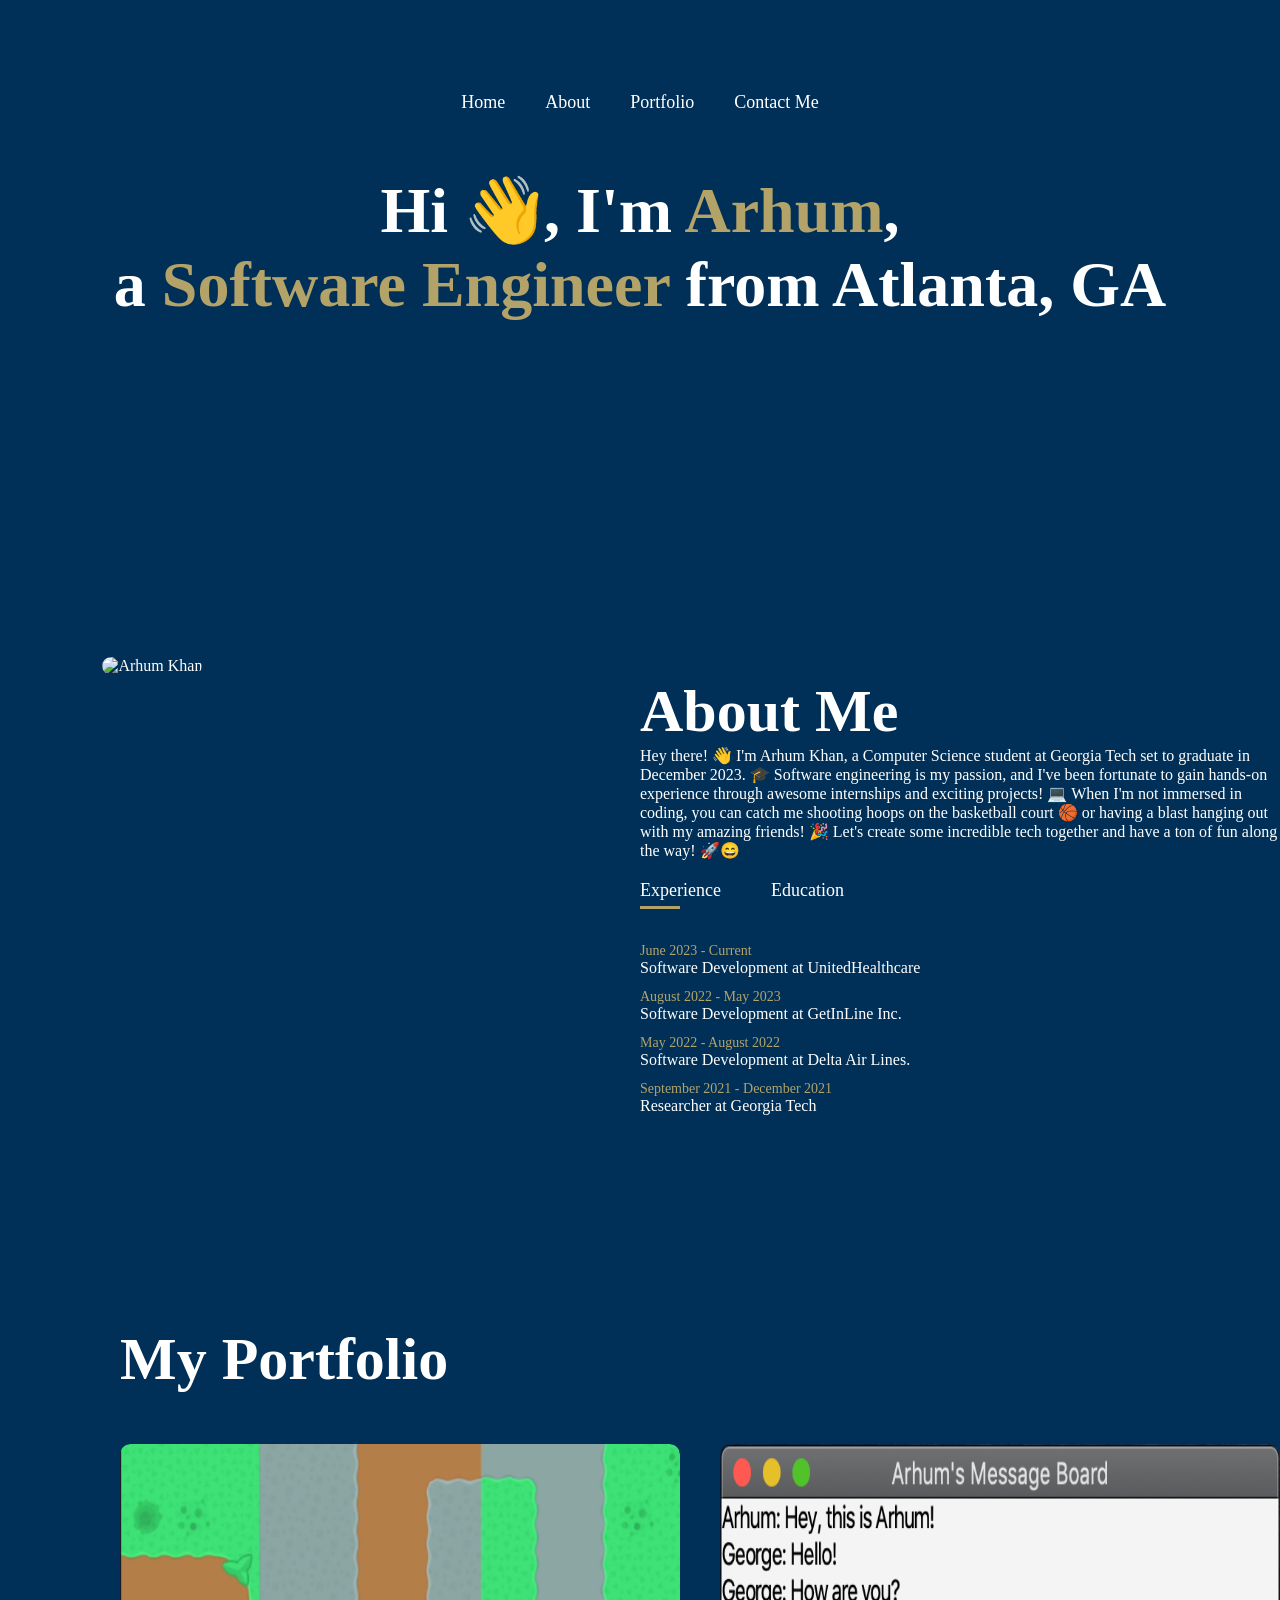
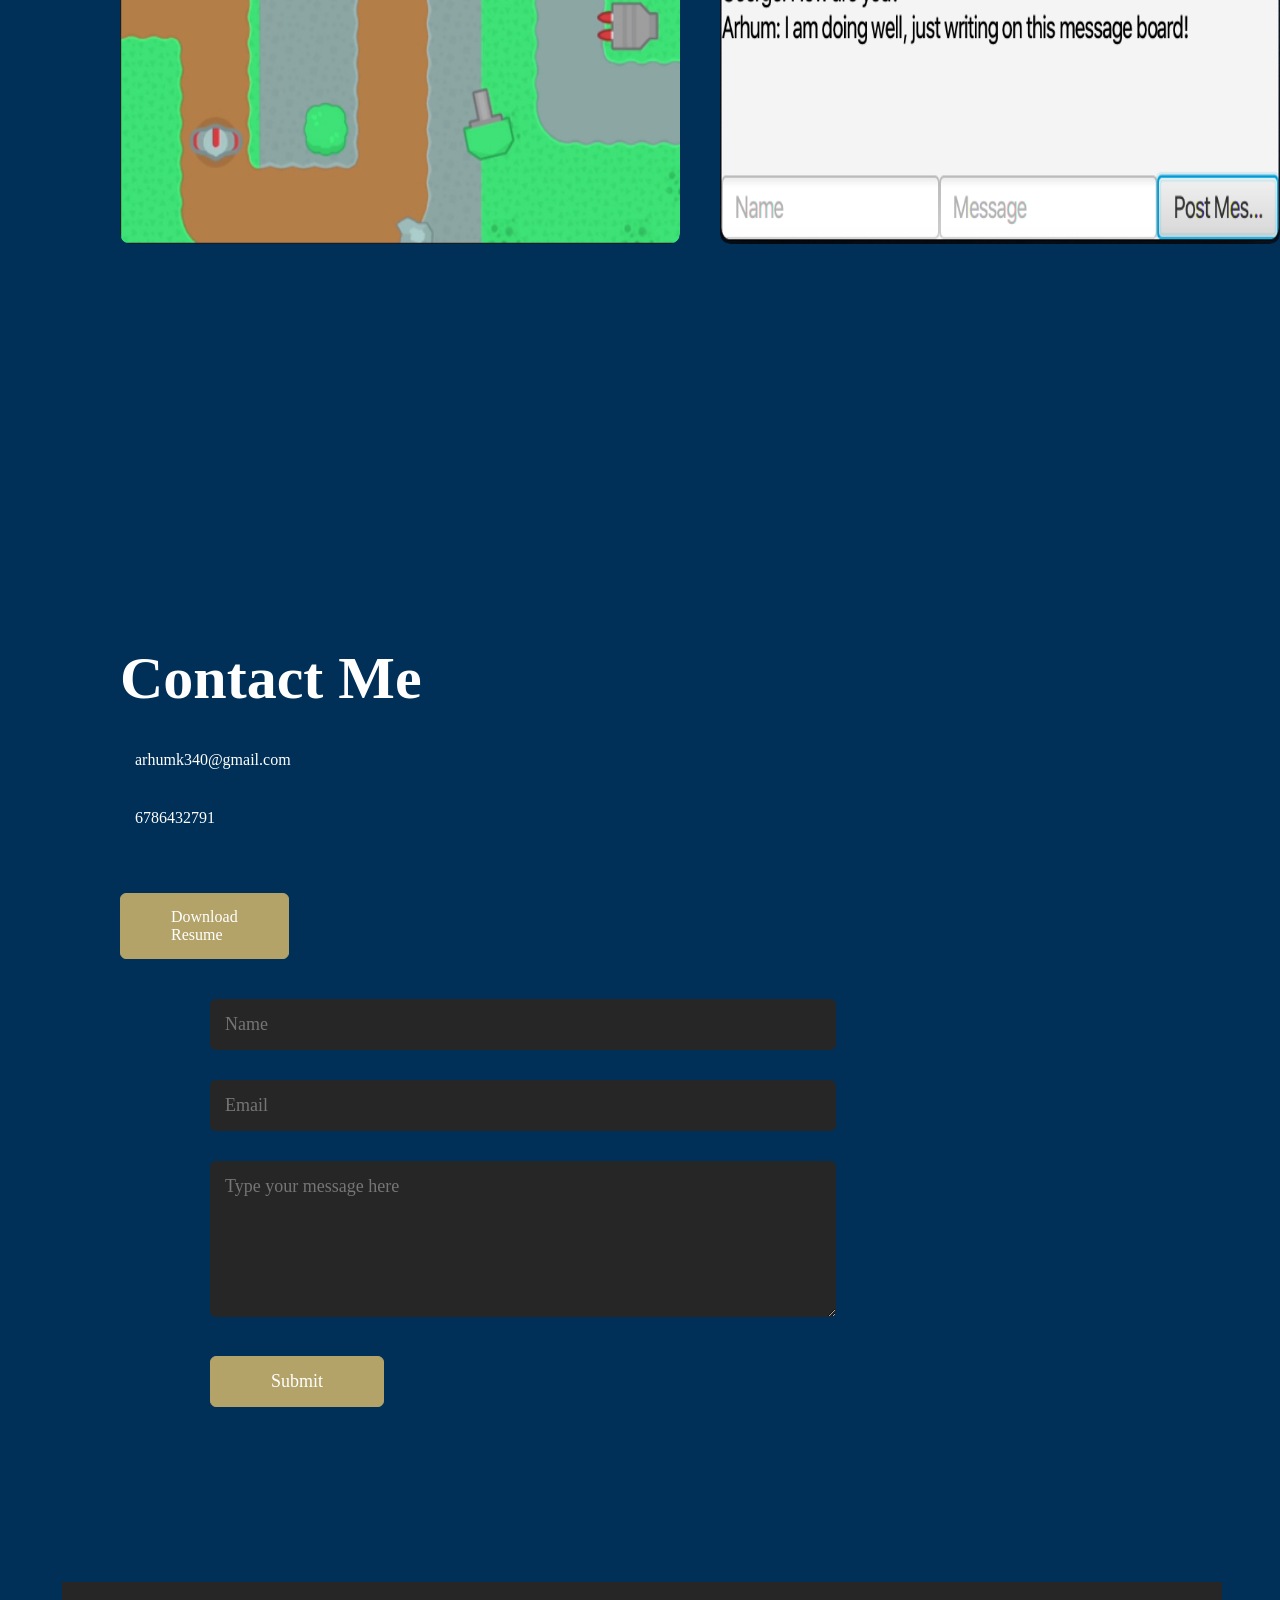
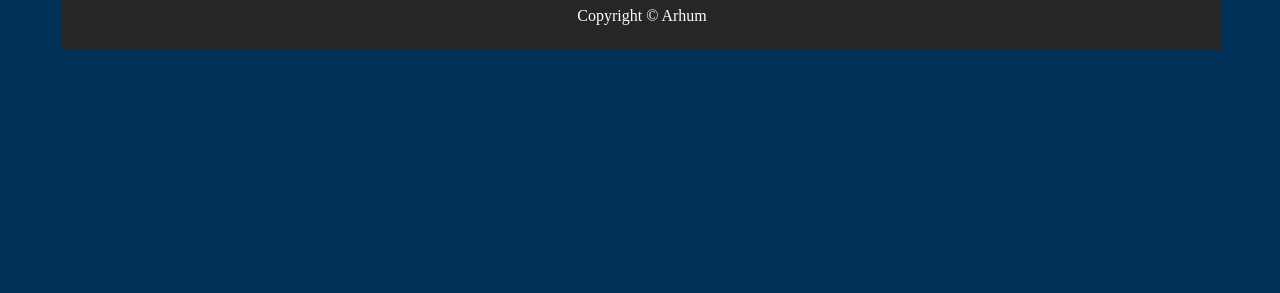
==== index.html @ 1b3f5440 "Add files via upload" ====
<!DOCTYPE html>
<html lang="en">

<head>
    <meta charset="UTF-8">
    <meta http-equiv="X-UA-Compatible" content="IE=edge">
    <meta name="viewport" content="width=device-width, initial-scale=1">
    <title>Arhum's Portfolio</title>
    <link rel="stylesheet" href="style.css">
    <script src="https://kit.fontawesome.com/9dec2d8d31.js" crossorigin="anonymous"></script>
</head>

<body>
    <div id="header">
        <nav>
            <ul>
                <li><a href="#header">Home</a></li>
                <li><a href="#about">About</a></li>
                <li><a href="#portfolio">Portfolio</a></li>
                <li><a href="#contact">Contact Me</a></li>
            </ul>
        </nav>
        <div class="container">
            <div class="header-text">
                <h1>Hi <span class="wave">👋</span>,
                    I'm <span>Arhum</span>, <br>a <span>Software Engineer</span> from Atlanta, GA</h1>
            </div>
        </div>
    </div>

    <div id="about">
        <div class="container">
            <div class="row">
                <div class="about-col-1">
                    <img src="images/LinkedIn pfp copy.png" alt="Arhum Khan">
                </div>
                <div class="about-col-2">
                    <h1 class="subtitle">About Me</h1>
                    <p class="mydesc">Hey there! 👋 I'm Arhum Khan, a Computer Science student at Georgia Tech set to graduate in December 2023. 🎓 Software engineering is my passion, and I've been fortunate to gain hands-on experience through awesome internships and exciting projects! 💻 When I'm not immersed in coding, you can catch me shooting hoops on the basketball court 🏀 or having a blast hanging out with my amazing friends! 🎉 Let's create some incredible tech together and have a ton of fun along the way! 🚀😄</p>
                    <div class="tab-titles">
                        <p class="tab-links active-link" onclick="opentab('experience')">Experience</p>
                        <p class="tab-links" onclick="opentab('education')">Education </p>
                    </div>
                   
                    <div class="tab-contents active-tab" id="experience">
                        <ul>
                            <li><span>June 2023 - Current</span><br>Software Development at UnitedHealthcare</li>
                            <li><span>August 2022 - May 2023</span><br>Software Development at GetInLine Inc.</li>
                            <li><span>May 2022 - August 2022</span><br>Software Development at Delta Air Lines.</li>
                            <li><span>September 2021 - December 2021</span><br>Researcher at Georgia Tech</li>
                        </ul>
                    </div>
                    <div class="tab-contents" id="education">
                        <ul>
                            <li><span>December 2023</span><br>BS in Computer Science from Georgia Tech</li>
                            <li><span>GPA</span><br>3.8</li>

                            <li><span>Concentration</span><br>Intelligence and Human Computer Interaction</li>
                            

                            

                        </ul>
                    </div>
                </div>
            </div>
        </div>
    </div>

    <div id="portfolio">
        <div class="container">
            <h1 class="subtitle">My Portfolio</h1>
            <div class="work-list">
                <div class="work">
                    <img src="images/tower-defense.png" alt="Tower Defense Game">
                    <div class="layer">
                        <h3>Tower Defense Game</h3>
                        <p>Tower Defense game made in Flutter</p>
                        <a href="#"><i class="fas fa-link"></i></a>
                    </div>
                </div>
                <div class="work">
                    <img src="images/messageboard.png" alt="Message Board">
                    <div class="layer">
                        <h3>Message Board</h3>
                        <p>Interactive message board created in Java</p>
                        <a href="#"><i class="fas fa-link"></i></a>
                    </div>
                </div>
                
            </div>
        
        </div>
    </div>
    <div id="contact">
        <div class="container">
            <div class="row">
                <div class="contact-left">
                    <h1 class="subtitle">Contact Me</h1>
                    <p><i class="fa-solid fa-envelope" style="color: #B3A369;"></i>arhumk340@gmail.com</p>
                    <p><i class="fa-solid fa-phone" style="color:#B3A369 ;"></i>6786432791</p>
                    <div class="social-icons">
                        <a href="https://www.linkedin.com/in/arhumk/"><i class="fa-brands fa-linkedin"></i></a>
                        <a href="mailto:arhumk340@gmail.com"><i class="fa-solid fa-envelope"></i></a>
                    </div>
                    <a href="images/Arhums_Resume P copy.pdf" download class="btn btn2">Download Resume</a>
                </div>
                <div class="contact-right">
                    <form>
                        <input type="text" name="" placeholder="Name" required>
                        <input type="email" name="email" placeholder="Email" required>
                        <textarea name="Message" rows="6" placeholder="Type your message here"></textarea>
                        <button type="submit" class="btn btn2">Submit</button>
                    </form>
                </div>
            </div>
        </div>
        <div class="copyright">
            <p>Copyright &copy; Arhum</p>
        </div>
    </div>
    
    

    <script>
        var tablinks = document.getElementsByClassName("tab-links");
        var tabcontents = document.getElementsByClassName("tab-contents");

        function opentab(tabname) {
            for (tablink of tablinks) {
                tablink.classList.remove("active-link");
            }
            for (tabcontent of tabcontents) {
                tabcontent.classList.remove("active-tab");
            }
            event.currentTarget.classList.add("active-link");
            document.getElementById(tabname).classList.add("active-tab");
        }
    </script>
</body>

</html>
---- style.css ----
* {
    margin: 0;
    padding: 0;
    font-family: 'Poppins', 'sans-serif';
    box-sizing: border-box;
}
html{
    scroll-behavior: smooth;
}

body {
    background: #003057;
    color: #fff;
    margin-top: -19%;
    overflow-x: hidden;

}

#header {
    width: 100%;
    height: 100vh;
    display: flex;
    flex-direction: column;
    justify-content: center;
    align-items: center;
    padding: 20% 0;
}

nav {
    display: flex;
    align-items: center;
    margin-bottom: 40px; /* Increase this value to add more margin */
}

nav ul {
    list-style: none;
    display: flex;
}

nav ul li {
    margin: 0 20px;
}

nav ul li a {
    color: white;
    text-decoration: none;
    font-size: 18px;
    position: relative;
}

nav ul li a::after {
    content: '';
    width: 0;
    height: 3px;
    background: #B3A369;
    position: absolute;
    left: 0;
    bottom: -6px;
    transition: 0.5s;
}

nav ul li a:hover::after {
    width: 100%;
}

.header-text {
    margin-top: 20px;
    font-size: 30px;
    text-align: center;
}

.header-text h1 {
    font-size: 5vw; /* Use viewport units for scalable font size */
    margin-top: 20px;
    text-align: center;
}

.header-text h1 span {
    color: #B3A369;
}

#about .row {
    display: flex;
    justify-content: space-between;
    flex-wrap: wrap;
}

.about-col-1 {
    flex-basis: 35%;
    margin-left: 8vw; /* Use viewport units for margin */

}

.about-col-1 img {
    width: 100%;
    border-radius: 15px;
}

.about-col-2 {
    flex-basis: 50%;
    margin-top: 20px; /* Add margin between the text and the image */
}
.subtitle{
    font-size: 60px;
    font-weight: 600;
    color: #fff;
}
.mydesc {
    font-family: 'Poppins', 'sans-serif';
}
.tab-titles{
    display: flex;
    margin: 20px 0 40px;
}
.tab-links {
    margin-right: 50px;
    font-size: 18px;
    font-weight: 500;
    cursor: pointer;
    position: relative;
}
.tab-links::after{
    content: '';
    width: 0;
    height: 3px;
    background-color: #B3A369;
    position: absolute;
    left: 0;
    bottom: -8px;
    transition: 0.5s;
}
.tab-links.active-link::after{
    width: 50%;
}
.tab-contents ul li {
    list-style: none;
    margin: 10px 0;
}
.tab-contents ul li span {
    color: #B3A369;
    font-size: 14px;
}
.tab-contents {
    display: none;
}
.tab-contents.active-tab{
    display: block;
}
#portfolio{
    padding: 200px 0;
    margin-left: 120px;
}
.work-list {
    display: grid;
    grid-template-columns: repeat(auto-fit, minmax(250px, 1fr));
    grid-gap: 40px;
    margin-top: 50px;
}

.work {
    border-radius: 10px;
    position: relative;
    overflow: hidden;
}

.work img {
    width: 100%;
    height: 400px; /* Adjust this value to control the height of the images */
    border-radius: 10px;
    display: block;
    transition: transform 0.5s;
}

.layer {
    width: 100%;
    height: 0;
    background: linear-gradient(rgba(0, 0, 0, 0.6), #B3A369);
    border-radius: 10px;
    position: absolute;
    left: 0;
    bottom: 0;
    overflow: hidden;
    display: flex;
    align-items: center;
    justify-content: center;
    flex-direction: column;
    padding: 0 40px;
    text-align: center;
    font-size: 17px;
    transition: height 0.5s;
}

.layer h3 {
    font-size: xx-large;
    font-weight: 500;
    margin-bottom: 20px;
}

.layer a {
    margin-top: 20px;
    color: #B3A369;
    text-decoration: none;
    font-size: 18px;
    line-height: 60px;
    background-color: #fff;
    width: 60px;
    height: 60px;
    border-radius: 50%;
    text-align: center;
}

.work:hover img {
    transform: scale(1.1);
}

.work:hover .layer {
    height: 100%;
}
#contact {
    padding: 200px 0;
    margin-left: 120px;
}

.row {
    display: flex;
    flex-wrap: wrap;
}

.contact-left {
    flex-basis: 35%;
    display: flex;
    flex-direction: column;
    align-items: flex-start; /* Align content to the left side */
}

.contact-right {
    flex-basis: 60%;
    display: flex;
    flex-direction: column;
    align-items: flex-start; /* Align content to the left side */
    margin-left: 90px;
}

.contact-left p {
    margin-top: 30px;
}

.contact-left p i {
    color: #B3A369;
    margin-right: 15px;
    font-size: 25px;
}

.social-icons {
    margin-top: 30px;
}

.social-icons a {
    text-decoration: none;
    font-size: 30px;
    margin-right: 15px;
    color: #ababab;
    display: inline-block;
    transition: transform 0.5s;
}

.social-icons a:hover {
    color: #B3A369;
    transform: translateY(-5px);
}

.btn {
    display: block;
    margin: 25px auto; /* Changed the margin value */
    margin-right: 190%;
    margin-top: 4%;
    width: fit-content;
    border: 1px solid #B3A369;
    padding: 14px 50px;
    border-radius: 6px;
    text-decoration: none;
    color: white;
    transition: background 0.5s;
}

.btn:hover {
    background: #B3A369;
}

.btn.btn2 {
    display: inline-block;
    background: #B3A369;
}
.contact-right form{
    width: 100%;
}
form input, form textarea{
    width: 90%;
    border: 0;
    outline: none;
    background: #262626;
    padding: 15px;
    margin: 15px 0;
    color: #fff;
    font-size: 18px;
    border-radius: 6px;
}
form .btn2{
    padding: 14px 60px;
    font-size: 18px;
    margin-top: 20px;
    cursor: pointer;
}
.copyright{
    width: 100%;
    text-align: center;
    padding: 25px 0;
    background: #262626;
    font-weight: 300;
    margin-bottom: -400px;
    margin-top: 150px;
    margin-left: -5%;
}
/* Add a media query for smaller screens */
@media (max-width: 768px) {
    body {
      margin-top: 0; /* Remove the negative margin on smaller screens */
    }
  
    #header {
      height: auto;
      padding: 10% 0;
    }
  
    .header-text h1 {
      font-size: 8vw; /* Adjust the font size for the heading on smaller screens */
    }
  
    .about-col-1,
    .about-col-2 {
      flex-basis: 100%; /* Make the about columns take full width on smaller screens */
      margin-left: 0; /* Remove the left margin on smaller screens */
    }
  
    .work img {
      height: 300px; /* Adjust the height of the portfolio images on smaller screens */
    }
  
    .contact-left,
    .contact-right {
      flex-basis: 100%; /* Make the contact columns take full width on smaller screens */
      margin-left: 0; /* Remove the left margin on smaller screens */
    }
  
    .contact-right {
      margin-left: 0; /* Remove the left margin on smaller screens */
    }
  
    .contact-right form {
      width: 100%;
    }
  
    form input,
    form textarea {
      width: 100%; /* Make the form elements take full width on smaller screens */
    }
  
    .contact-right .btn2 {
      margin-right: 0; /* Remove the right margin on smaller screens */
    }
  
    #portfolio,
    #contact {
      padding: 100px 0; /* Adjust the padding on smaller screens */
      margin-left: 20px; /* Adjust the left margin on smaller screens */
    }
  
    .work-list {
      grid-gap: 20px; /* Adjust the grid gap on smaller screens */
    }
  
    .about-col-2 .tab-titles {
      flex-wrap: wrap; /* Wrap the tab titles on smaller screens */
      margin-bottom: 20px; /* Add margin at the bottom of the tab titles on smaller screens */
    }
  
    .tab-links {
      margin-right: 20px; /* Adjust the right margin of the tab links on smaller screens */
    }
  }
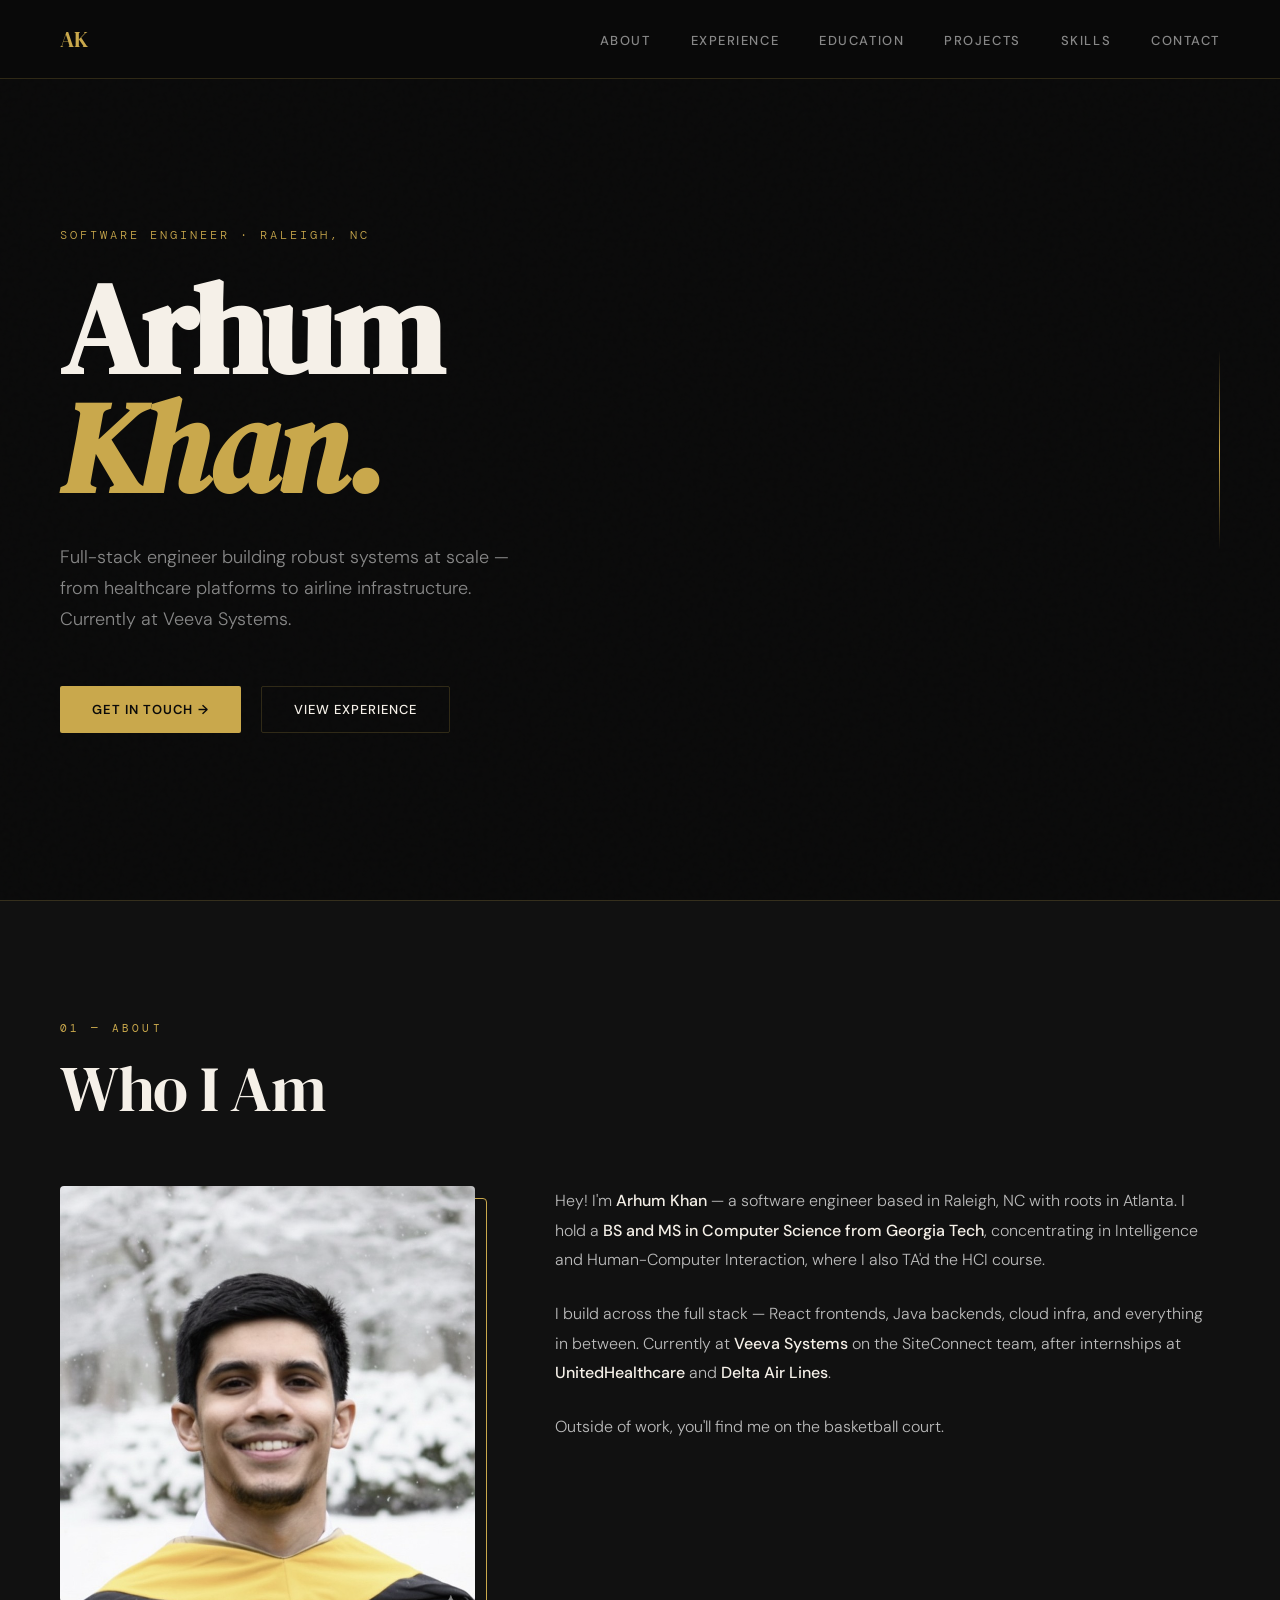
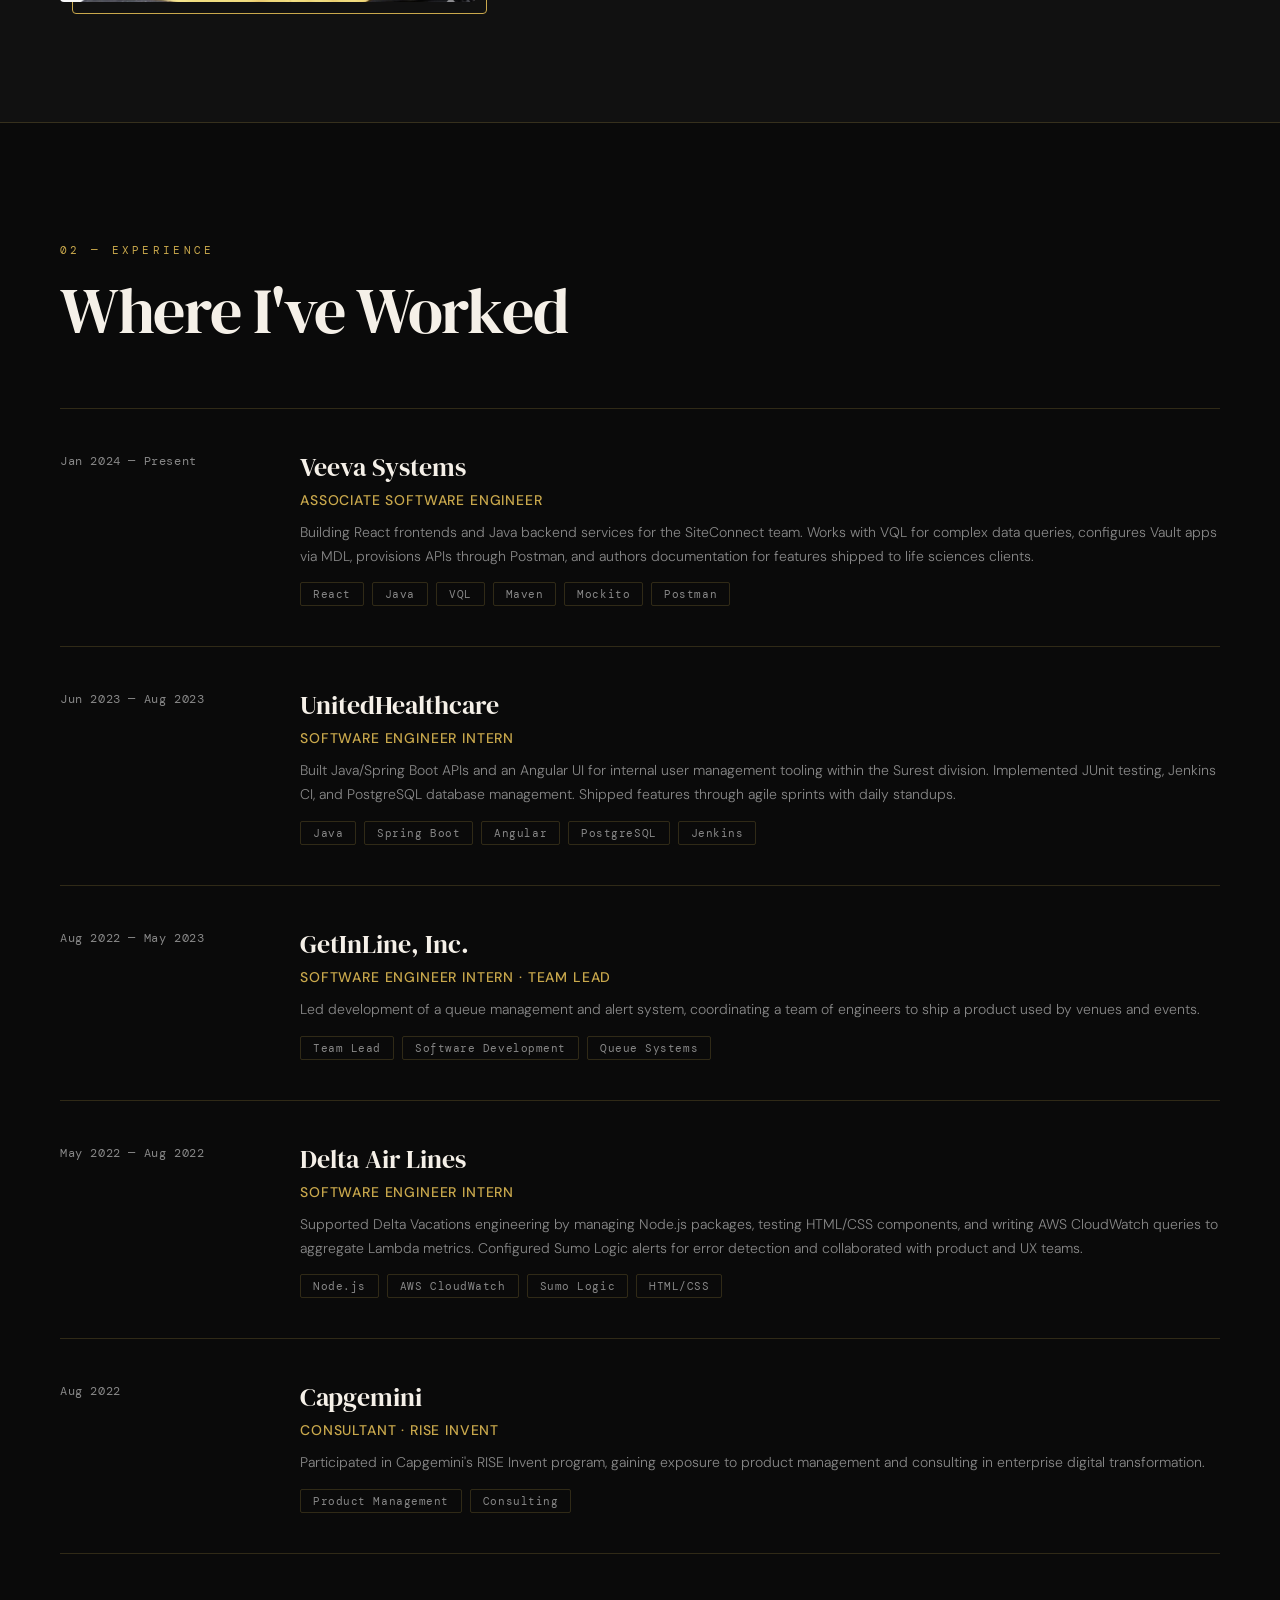
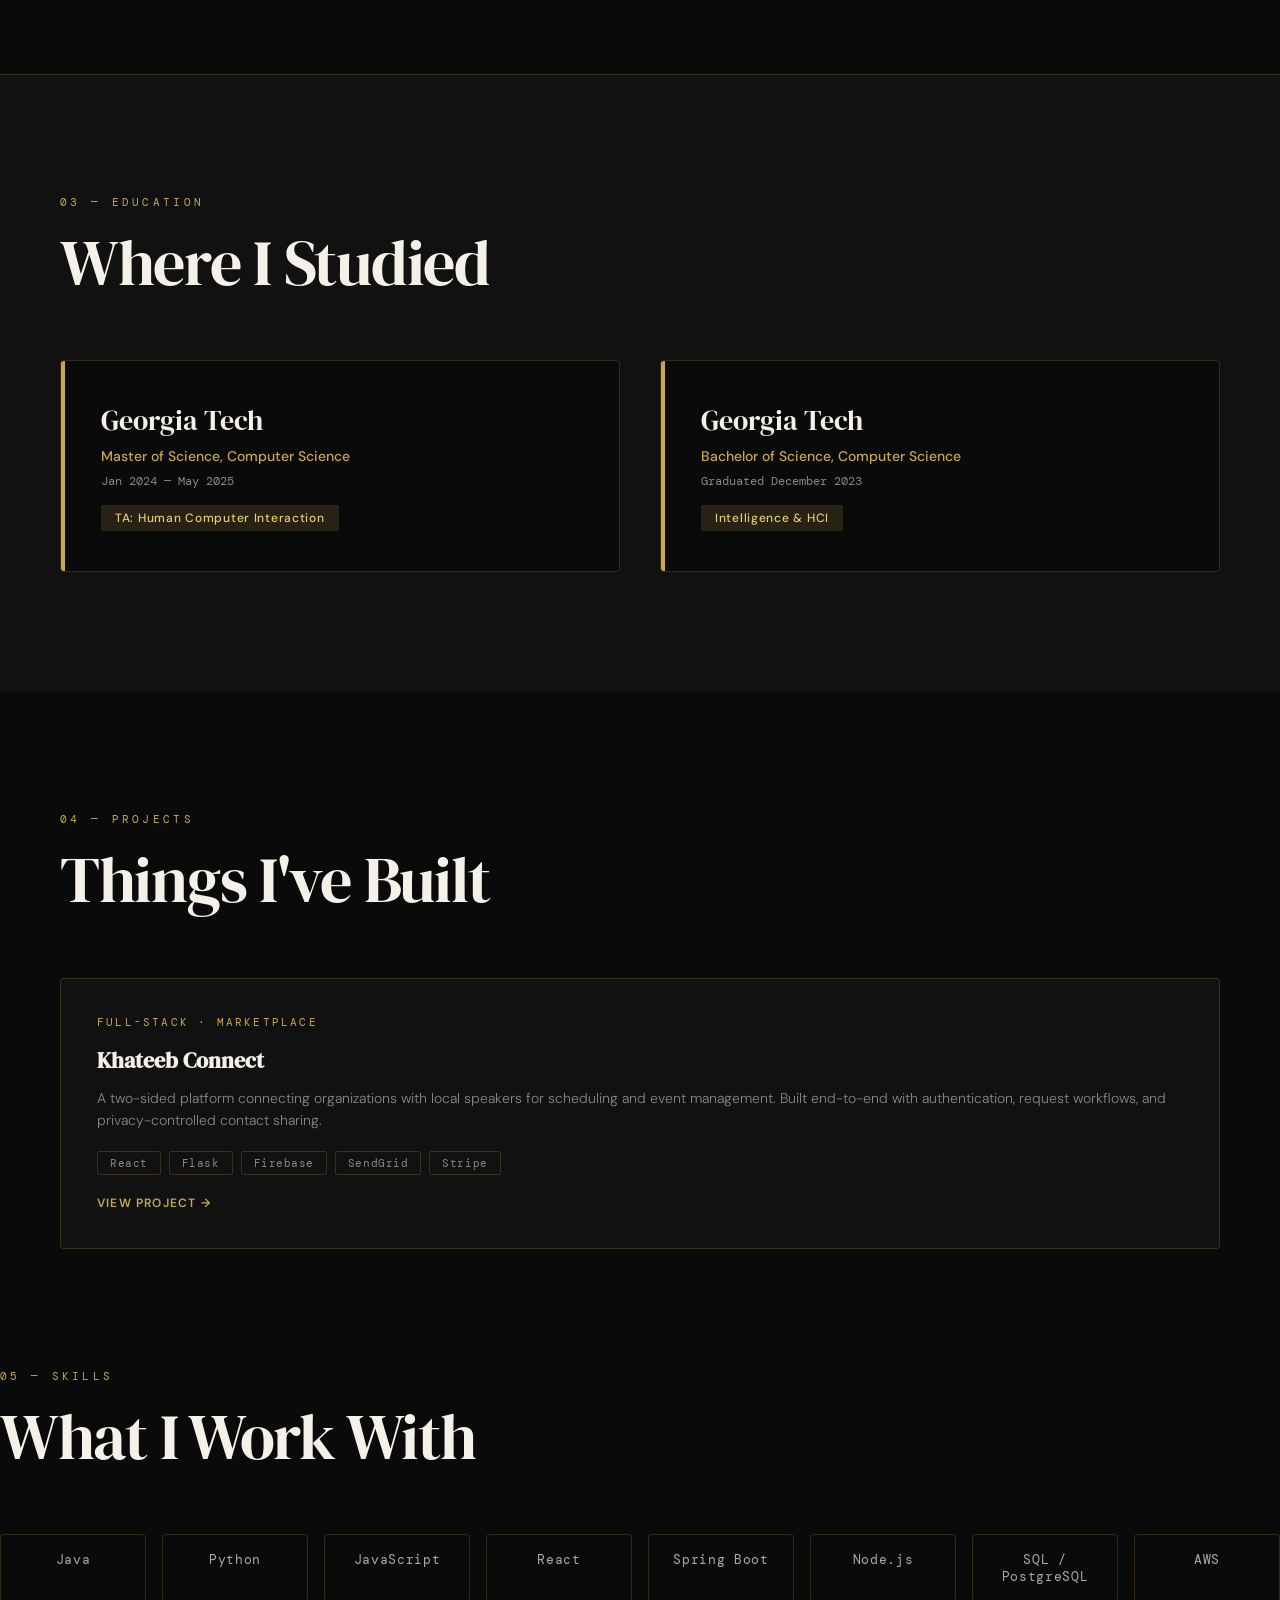
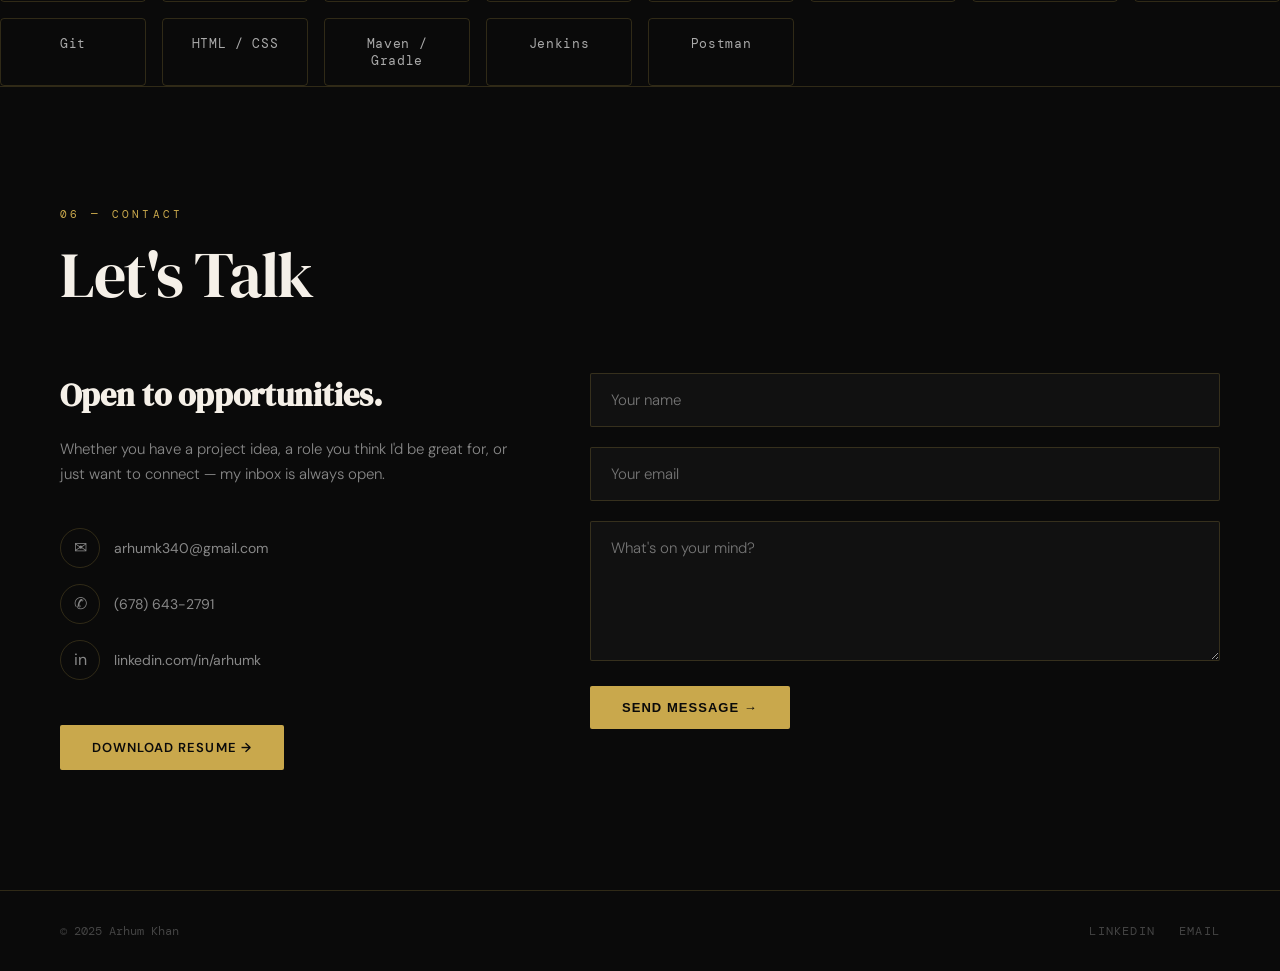
==== commit d4639a5c: "update website as of 2026 march" ====
--- a/index.html
+++ b/index.html
@@ -1,142 +1,385 @@
 <!DOCTYPE html>
 <html lang="en">
-
 <head>
-    <meta charset="UTF-8">
-    <meta http-equiv="X-UA-Compatible" content="IE=edge">
-    <meta name="viewport" content="width=device-width, initial-scale=1">
-    <title>Arhum's Portfolio</title>
-    <link rel="stylesheet" href="style.css">
-    <script src="https://kit.fontawesome.com/9dec2d8d31.js" crossorigin="anonymous"></script>
+  <meta charset="UTF-8">
+  <meta name="viewport" content="width=device-width, initial-scale=1.0">
+  <title>Arhum Khan — Software Engineer</title>
+  <link rel="preconnect" href="https://fonts.googleapis.com">
+  <link href="https://fonts.googleapis.com/css2?family=DM+Serif+Display:ital@0;1&family=DM+Mono:wght@300;400;500&family=DM+Sans:wght@300;400;500;600&display=swap" rel="stylesheet">
+  <style>
+    :root {
+      --bg: #0a0a0a;
+      --bg2: #111111;
+      --gold: #C9A84C;
+      --gold-light: #e8c97a;
+      --gold-dim: rgba(201,168,76,0.15);
+      --white: #f5f0e8;
+      --gray: #888;
+      --gray2: #444;
+      --border: rgba(201,168,76,0.2);
+    }
+    * { margin: 0; padding: 0; box-sizing: border-box; }
+    html { scroll-behavior: smooth; }
+    body { background: var(--bg); color: var(--white); font-family: 'DM Sans', sans-serif; overflow-x: hidden; }
+    body::before {
+      content: '';
+      position: fixed;
+      inset: 0;
+      background-image: url("data:image/svg+xml,%3Csvg viewBox='0 0 200 200' xmlns='http://www.w3.org/2000/svg'%3E%3Cfilter id='n'%3E%3CfeTurbulence type='fractalNoise' baseFrequency='0.9' numOctaves='4' stitchTiles='stitch'/%3E%3C/filter%3E%3Crect width='100%25' height='100%25' filter='url(%23n)' opacity='0.04'/%3E%3C/svg%3E");
+      pointer-events: none;
+      z-index: 0;
+      opacity: 0.4;
+    }
+    nav {
+      position: fixed; top: 0; left: 0; right: 0; z-index: 100;
+      display: flex; justify-content: space-between; align-items: center;
+      padding: 24px 60px;
+      background: rgba(10,10,10,0.85);
+      backdrop-filter: blur(12px);
+      border-bottom: 1px solid var(--border);
+    }
+    .nav-logo { font-family: 'DM Serif Display', serif; font-size: 22px; color: var(--gold); }
+    nav ul { list-style: none; display: flex; gap: 40px; }
+    nav ul li a { color: var(--gray); text-decoration: none; font-size: 13px; font-weight: 500; letter-spacing: 0.12em; text-transform: uppercase; transition: color 0.3s; }
+    nav ul li a:hover { color: var(--gold); }
+    #hero { min-height: 100vh; display: flex; flex-direction: column; justify-content: center; padding: 140px 60px 80px; position: relative; }
+    .hero-eyebrow { font-family: 'DM Mono', monospace; font-size: 12px; font-weight: 300; letter-spacing: 0.25em; text-transform: uppercase; color: var(--gold); margin-bottom: 28px; opacity: 0; animation: fadeUp 0.8s ease 0.2s forwards; }
+    .hero-name { font-family: 'DM Serif Display', serif; font-size: clamp(64px, 10vw, 140px); line-height: 0.92; letter-spacing: -0.02em; color: var(--white); opacity: 0; animation: fadeUp 0.8s ease 0.4s forwards; }
+    .hero-name em { font-style: italic; color: var(--gold); }
+    .hero-tagline { margin-top: 36px; font-size: 18px; font-weight: 300; color: var(--gray); max-width: 480px; line-height: 1.7; opacity: 0; animation: fadeUp 0.8s ease 0.6s forwards; }
+    .hero-cta { margin-top: 52px; display: flex; gap: 20px; opacity: 0; animation: fadeUp 0.8s ease 0.8s forwards; }
+    .hero-line { position: absolute; right: 60px; top: 50%; transform: translateY(-50%); width: 1px; height: 200px; background: linear-gradient(to bottom, transparent, var(--gold), transparent); opacity: 0; animation: fadeIn 1s ease 1s forwards; }
+    .btn-primary { display: inline-flex; align-items: center; gap: 10px; padding: 14px 32px; background: var(--gold); color: #0a0a0a; font-weight: 600; font-size: 13px; letter-spacing: 0.08em; text-transform: uppercase; text-decoration: none; border-radius: 2px; border: none; cursor: pointer; transition: background 0.3s, transform 0.3s; }
+    .btn-primary:hover { background: var(--gold-light); transform: translateY(-2px); }
+    .btn-secondary { display: inline-flex; align-items: center; gap: 10px; padding: 14px 32px; border: 1px solid var(--border); color: var(--white); font-weight: 500; font-size: 13px; letter-spacing: 0.08em; text-transform: uppercase; text-decoration: none; border-radius: 2px; transition: border-color 0.3s, color 0.3s, transform 0.3s; }
+    .btn-secondary:hover { border-color: var(--gold); color: var(--gold); transform: translateY(-2px); }
+    section { padding: 120px 60px; position: relative; }
+    .section-label { font-family: 'DM Mono', monospace; font-size: 11px; letter-spacing: 0.3em; text-transform: uppercase; color: var(--gold); margin-bottom: 20px; }
+    .section-title { font-family: 'DM Serif Display', serif; font-size: clamp(40px, 5vw, 72px); line-height: 1.05; letter-spacing: -0.02em; color: var(--white); margin-bottom: 64px; }
+    #about { background: var(--bg2); border-top: 1px solid var(--border); border-bottom: 1px solid var(--border); }
+    .about-grid { display: grid; grid-template-columns: 1fr 1.6fr; gap: 80px; align-items: start; }
+    .about-image-wrap { position: relative; }
+    .about-image-wrap img { width: 100%; border-radius: 4px; filter: grayscale(20%); display: block; }
+    .about-image-wrap::after { content: ''; position: absolute; inset: 12px -12px -12px 12px; border: 1px solid var(--gold); border-radius: 4px; pointer-events: none; z-index: -1; }
+    .about-text p { font-size: 16px; line-height: 1.85; color: #bbb; margin-bottom: 24px; font-weight: 300; }
+    .about-text p strong { color: var(--white); font-weight: 500; }
+    #experience { background: var(--bg); }
+    .exp-list { display: flex; flex-direction: column; }
+    .exp-item { display: grid; grid-template-columns: 200px 1fr; gap: 40px; padding: 40px 0; border-bottom: 1px solid var(--border); transition: background 0.3s, padding 0.3s, margin 0.3s; cursor: default; }
+    .exp-item:first-child { border-top: 1px solid var(--border); }
+    .exp-item:hover { background: var(--gold-dim); margin: 0 -20px; padding-left: 20px; padding-right: 20px; }
+    .exp-date { font-family: 'DM Mono', monospace; font-size: 12px; color: var(--gray); padding-top: 4px; letter-spacing: 0.05em; }
+    .exp-company { font-family: 'DM Serif Display', serif; font-size: 26px; color: var(--white); margin-bottom: 6px; }
+    .exp-role { font-size: 14px; color: var(--gold); font-weight: 500; letter-spacing: 0.06em; text-transform: uppercase; margin-bottom: 12px; }
+    .exp-desc { font-size: 14px; color: #888; line-height: 1.7; font-weight: 300; }
+    .exp-tags { display: flex; flex-wrap: wrap; gap: 8px; margin-top: 14px; }
+    .exp-tag { font-family: 'DM Mono', monospace; font-size: 11px; padding: 4px 12px; border: 1px solid var(--border); color: var(--gray); border-radius: 2px; letter-spacing: 0.05em; }
+    #education { background: var(--bg2); border-top: 1px solid var(--border); }
+    .edu-grid { display: grid; grid-template-columns: 1fr 1fr; gap: 40px; }
+    .edu-card { padding: 40px; border: 1px solid var(--border); border-radius: 4px; background: var(--bg); transition: border-color 0.3s, transform 0.3s; position: relative; overflow: hidden; }
+    .edu-card::before { content: ''; position: absolute; top: 0; left: 0; width: 4px; height: 100%; background: var(--gold); }
+    .edu-card:hover { border-color: var(--gold); transform: translateY(-4px); }
+    .edu-school { font-family: 'DM Serif Display', serif; font-size: 28px; color: var(--white); margin-bottom: 8px; }
+    .edu-degree { font-size: 14px; color: var(--gold); font-weight: 500; margin-bottom: 8px; }
+    .edu-year { font-family: 'DM Mono', monospace; font-size: 12px; color: var(--gray); }
+    .edu-badge { display: inline-block; margin-top: 16px; padding: 5px 14px; background: var(--gold-dim); color: var(--gold-light); font-size: 12px; font-weight: 500; border-radius: 2px; letter-spacing: 0.06em; }
+    #portfolio { background: var(--bg); }
+    .work-grid { display: grid; grid-template-columns: repeat(auto-fit, minmax(340px, 1fr)); gap: 32px; }
+    .work-card { background: var(--bg2); border: 1px solid var(--border); border-radius: 4px; overflow: hidden; transition: transform 0.4s, border-color 0.3s; }
+    .work-card:hover { transform: translateY(-6px); border-color: var(--gold); }
+    .work-img { width: 100%; height: 220px; object-fit: cover; display: block; filter: grayscale(20%); transition: filter 0.4s; }
+    .work-card:hover .work-img { filter: none; }
+    .work-body { padding: 28px; }
+    .work-body h3 { font-family: 'DM Serif Display', serif; font-size: 22px; margin-bottom: 10px; }
+    .work-body p { font-size: 14px; color: #888; line-height: 1.6; font-weight: 300; }
+    .work-link { display: inline-flex; align-items: center; gap: 8px; margin-top: 20px; font-size: 12px; font-weight: 600; letter-spacing: 0.1em; text-transform: uppercase; color: var(--gold); text-decoration: none; transition: gap 0.3s; }
+    .work-link:hover { gap: 14px; }
+    #skills { background: var(--bg2); border-top: 1px solid var(--border); }
+    .skills-grid { display: grid; grid-template-columns: repeat(auto-fit, minmax(140px, 1fr)); gap: 16px; }
+    .skill-pill { padding: 16px 20px; border: 1px solid var(--border); border-radius: 4px; text-align: center; font-family: 'DM Mono', monospace; font-size: 13px; color: #aaa; letter-spacing: 0.05em; transition: border-color 0.3s, color 0.3s, background 0.3s; }
+    .skill-pill:hover { border-color: var(--gold); color: var(--gold); background: var(--gold-dim); }
+    #contact { background: var(--bg); border-top: 1px solid var(--border); }
+    .contact-grid { display: grid; grid-template-columns: 1fr 1.4fr; gap: 80px; }
+    .contact-info h3 { font-family: 'DM Serif Display', serif; font-size: 32px; color: var(--white); margin-bottom: 20px; }
+    .contact-info p { font-size: 15px; color: #888; line-height: 1.7; font-weight: 300; margin-bottom: 40px; }
+    .contact-link { display: flex; align-items: center; gap: 14px; color: #888; text-decoration: none; font-size: 14px; margin-bottom: 16px; transition: color 0.3s; }
+    .contact-link:hover { color: var(--gold); }
+    .contact-link-icon { width: 40px; height: 40px; border: 1px solid var(--border); border-radius: 50%; display: flex; align-items: center; justify-content: center; font-size: 16px; flex-shrink: 0; transition: border-color 0.3s; }
+    .contact-link:hover .contact-link-icon { border-color: var(--gold); }
+    .form-group { margin-bottom: 20px; }
+    .form-group input, .form-group textarea { width: 100%; background: var(--bg2); border: 1px solid var(--border); padding: 16px 20px; color: var(--white); font-family: 'DM Sans', sans-serif; font-size: 15px; font-weight: 300; border-radius: 2px; outline: none; transition: border-color 0.3s; }
+    .form-group input:focus, .form-group textarea:focus { border-color: var(--gold); }
+    .form-group textarea { resize: vertical; min-height: 140px; }
+    footer { padding: 32px 60px; border-top: 1px solid var(--border); display: flex; justify-content: space-between; align-items: center; }
+    .footer-copy { font-size: 12px; color: var(--gray2); font-family: 'DM Mono', monospace; }
+    .footer-social { display: flex; gap: 24px; }
+    .footer-social a { font-size: 12px; color: var(--gray2); text-decoration: none; letter-spacing: 0.1em; text-transform: uppercase; font-family: 'DM Mono', monospace; transition: color 0.3s; }
+    .footer-social a:hover { color: var(--gold); }
+    @keyframes fadeUp { from { opacity: 0; transform: translateY(24px); } to { opacity: 1; transform: translateY(0); } }
+    @keyframes fadeIn { from { opacity: 0; } to { opacity: 1; } }
+    .reveal { opacity: 0; transform: translateY(32px); transition: opacity 0.7s ease, transform 0.7s ease; }
+    .reveal.visible { opacity: 1; transform: translateY(0); }
+    @media (max-width: 900px) {
+      nav { padding: 20px 24px; }
+      section { padding: 80px 24px; }
+      #hero { padding: 120px 24px 60px; }
+      .about-grid, .contact-grid, .edu-grid { grid-template-columns: 1fr; }
+      .exp-item { grid-template-columns: 1fr; gap: 8px; }
+      .about-image-wrap::after { display: none; }
+      footer { padding: 24px; flex-direction: column; gap: 16px; }
+      .hero-line { display: none; }
+    }
+  </style>
 </head>
-
 <body>
-    <div id="header">
-        <nav>
-            <ul>
-                <li><a href="#header">Home</a></li>
-                <li><a href="#about">About</a></li>
-                <li><a href="#portfolio">Portfolio</a></li>
-                <li><a href="#contact">Contact Me</a></li>
-            </ul>
-        </nav>
-        <div class="container">
-            <div class="header-text">
-                <h1>Hi <span class="wave">👋</span>,
-                    I'm <span>Arhum</span>, <br>a <span>Software Engineer</span> from Atlanta, GA</h1>
-            </div>
-        </div>
-    </div>
-
-    <div id="about">
-        <div class="container">
-            <div class="row">
-                <div class="about-col-1">
-                    <img src="images/LinkedIn pfp copy.png" alt="Arhum Khan">
-                </div>
-                <div class="about-col-2">
-                    <h1 class="subtitle">About Me</h1>
-                    <p class="mydesc">Hey there! 👋 I'm Arhum Khan, a Computer Science student at Georgia Tech set to graduate in December 2023. 🎓 Software engineering is my passion, and I've been fortunate to gain hands-on experience through awesome internships and exciting projects! 💻 When I'm not immersed in coding, you can catch me shooting hoops on the basketball court 🏀 or having a blast hanging out with my amazing friends! 🎉 Let's create some incredible tech together and have a ton of fun along the way! 🚀😄</p>
-                    <div class="tab-titles">
-                        <p class="tab-links active-link" onclick="opentab('experience')">Experience</p>
-                        <p class="tab-links" onclick="opentab('education')">Education </p>
-                    </div>
-                   
-                    <div class="tab-contents active-tab" id="experience">
-                        <ul>
-                            <li><span>June 2023 - Current</span><br>Software Development at UnitedHealthcare</li>
-                            <li><span>August 2022 - May 2023</span><br>Software Development at GetInLine Inc.</li>
-                            <li><span>May 2022 - August 2022</span><br>Software Development at Delta Air Lines.</li>
-                            <li><span>September 2021 - December 2021</span><br>Researcher at Georgia Tech</li>
-                        </ul>
-                    </div>
-                    <div class="tab-contents" id="education">
-                        <ul>
-                            <li><span>December 2023</span><br>BS in Computer Science from Georgia Tech</li>
-                            <li><span>GPA</span><br>3.8</li>
-
-                            <li><span>Concentration</span><br>Intelligence and Human Computer Interaction</li>
-                            
-
-                            
-
-                        </ul>
-                    </div>
-                </div>
-            </div>
-        </div>
-    </div>
-
-    <div id="portfolio">
-        <div class="container">
-            <h1 class="subtitle">My Portfolio</h1>
-            <div class="work-list">
-                <div class="work">
-                    <img src="images/tower-defense.png" alt="Tower Defense Game">
-                    <div class="layer">
-                        <h3>Tower Defense Game</h3>
-                        <p>Tower Defense game made in Flutter</p>
-                        <a href="#"><i class="fas fa-link"></i></a>
-                    </div>
-                </div>
-                <div class="work">
-                    <img src="images/messageboard.png" alt="Message Board">
-                    <div class="layer">
-                        <h3>Message Board</h3>
-                        <p>Interactive message board created in Java</p>
-                        <a href="#"><i class="fas fa-link"></i></a>
-                    </div>
-                </div>
-                
-            </div>
-        
-        </div>
-    </div>
-    <div id="contact">
-        <div class="container">
-            <div class="row">
-                <div class="contact-left">
-                    <h1 class="subtitle">Contact Me</h1>
-                    <p><i class="fa-solid fa-envelope" style="color: #B3A369;"></i>arhumk340@gmail.com</p>
-                    <p><i class="fa-solid fa-phone" style="color:#B3A369 ;"></i>6786432791</p>
-                    <div class="social-icons">
-                        <a href="https://www.linkedin.com/in/arhumk/"><i class="fa-brands fa-linkedin"></i></a>
-                        <a href="mailto:arhumk340@gmail.com"><i class="fa-solid fa-envelope"></i></a>
-                    </div>
-                    <a href="images/Arhums_Resume P copy.pdf" download class="btn btn2">Download Resume</a>
-                </div>
-                <div class="contact-right">
-                    <form>
-                        <input type="text" name="" placeholder="Name" required>
-                        <input type="email" name="email" placeholder="Email" required>
-                        <textarea name="Message" rows="6" placeholder="Type your message here"></textarea>
-                        <button type="submit" class="btn btn2">Submit</button>
-                    </form>
-                </div>
-            </div>
-        </div>
-        <div class="copyright">
-            <p>Copyright &copy; Arhum</p>
-        </div>
-    </div>
-    
-    
-
-    <script>
-        var tablinks = document.getElementsByClassName("tab-links");
-        var tabcontents = document.getElementsByClassName("tab-contents");
-
-        function opentab(tabname) {
-            for (tablink of tablinks) {
-                tablink.classList.remove("active-link");
-            }
-            for (tabcontent of tabcontents) {
-                tabcontent.classList.remove("active-tab");
-            }
-            event.currentTarget.classList.add("active-link");
-            document.getElementById(tabname).classList.add("active-tab");
+
+  <nav>
+    <div class="nav-logo">AK</div>
+    <ul>
+      <li><a href="#about">About</a></li>
+      <li><a href="#experience">Experience</a></li>
+      <li><a href="#education">Education</a></li>
+      <li><a href="#portfolio">Projects</a></li>
+      <li><a href="#skills">Skills</a></li>
+      <li><a href="#contact">Contact</a></li>
+    </ul>
+  </nav>
+
+  <section id="hero">
+    <div class="hero-eyebrow">Software Engineer · Raleigh, NC</div>
+    <h1 class="hero-name">Arhum<br><em>Khan.</em></h1>
+    <p class="hero-tagline">Full-stack engineer building robust systems at scale — from healthcare platforms to airline infrastructure. Currently at Veeva Systems.</p>
+    <div class="hero-cta">
+      <a href="#contact" class="btn-primary">Get in touch →</a>
+      <a href="#experience" class="btn-secondary">View experience</a>
+    </div>
+    <div class="hero-line"></div>
+  </section>
+
+  <section id="about">
+    <div class="section-label">01 — About</div>
+    <div class="section-title reveal">Who I Am</div>
+    <div class="about-grid reveal">
+      <div class="about-image-wrap">
+        <img src="images/1764973977401.jpeg" alt="Arhum Khan">
+      </div>
+      <div class="about-text">
+        <p>Hey! I'm <strong>Arhum Khan</strong> — a software engineer based in Raleigh, NC with roots in Atlanta. I hold a <strong>BS and MS in Computer Science from Georgia Tech</strong>, concentrating in Intelligence and Human-Computer Interaction, where I also TA'd the HCI course.</p>
+        <p>I build across the full stack — React frontends, Java backends, cloud infra, and everything in between. Currently at <strong>Veeva Systems</strong> on the SiteConnect team, after internships at <strong>UnitedHealthcare</strong> and <strong>Delta Air Lines</strong>.</p>
+        <p>Outside of work, you'll find me on the basketball court.</p>
+      </div>
+    </div>
+  </section>
+
+  <section id="experience">
+    <div class="section-label">02 — Experience</div>
+    <div class="section-title reveal">Where I've Worked</div>
+    <div class="exp-list">
+
+      <div class="exp-item reveal">
+        <div class="exp-date">Jan 2024 — Present</div>
+        <div>
+          <div class="exp-company">Veeva Systems</div>
+          <div class="exp-role">Associate Software Engineer</div>
+          <div class="exp-desc">Building React frontends and Java backend services for the SiteConnect team. Works with VQL for complex data queries, configures Vault apps via MDL, provisions APIs through Postman, and authors documentation for features shipped to life sciences clients.</div>
+          <div class="exp-tags">
+            <span class="exp-tag">React</span>
+            <span class="exp-tag">Java</span>
+            <span class="exp-tag">VQL</span>
+            <span class="exp-tag">Maven</span>
+            <span class="exp-tag">Mockito</span>
+            <span class="exp-tag">Postman</span>
+          </div>
+        </div>
+      </div>
+
+      <div class="exp-item reveal">
+        <div class="exp-date">Jun 2023 — Aug 2023</div>
+        <div>
+          <div class="exp-company">UnitedHealthcare</div>
+          <div class="exp-role">Software Engineer Intern</div>
+          <div class="exp-desc">Built Java/Spring Boot APIs and an Angular UI for internal user management tooling within the Surest division. Implemented JUnit testing, Jenkins CI, and PostgreSQL database management. Shipped features through agile sprints with daily standups.</div>
+          <div class="exp-tags">
+            <span class="exp-tag">Java</span>
+            <span class="exp-tag">Spring Boot</span>
+            <span class="exp-tag">Angular</span>
+            <span class="exp-tag">PostgreSQL</span>
+            <span class="exp-tag">Jenkins</span>
+          </div>
+        </div>
+      </div>
+
+      <div class="exp-item reveal">
+        <div class="exp-date">Aug 2022 — May 2023</div>
+        <div>
+          <div class="exp-company">GetInLine, Inc.</div>
+          <div class="exp-role">Software Engineer Intern · Team Lead</div>
+          <div class="exp-desc">Led development of a queue management and alert system, coordinating a team of engineers to ship a product used by venues and events.</div>
+          <div class="exp-tags">
+            <span class="exp-tag">Team Lead</span>
+            <span class="exp-tag">Software Development</span>
+            <span class="exp-tag">Queue Systems</span>
+          </div>
+        </div>
+      </div>
+
+      <div class="exp-item reveal">
+        <div class="exp-date">May 2022 — Aug 2022</div>
+        <div>
+          <div class="exp-company">Delta Air Lines</div>
+          <div class="exp-role">Software Engineer Intern</div>
+          <div class="exp-desc">Supported Delta Vacations engineering by managing Node.js packages, testing HTML/CSS components, and writing AWS CloudWatch queries to aggregate Lambda metrics. Configured Sumo Logic alerts for error detection and collaborated with product and UX teams.</div>
+          <div class="exp-tags">
+            <span class="exp-tag">Node.js</span>
+            <span class="exp-tag">AWS CloudWatch</span>
+            <span class="exp-tag">Sumo Logic</span>
+            <span class="exp-tag">HTML/CSS</span>
+          </div>
+        </div>
+      </div>
+
+      <div class="exp-item reveal">
+        <div class="exp-date">Aug 2022</div>
+        <div>
+          <div class="exp-company">Capgemini</div>
+          <div class="exp-role">Consultant · RISE Invent</div>
+          <div class="exp-desc">Participated in Capgemini's RISE Invent program, gaining exposure to product management and consulting in enterprise digital transformation.</div>
+          <div class="exp-tags">
+            <span class="exp-tag">Product Management</span>
+            <span class="exp-tag">Consulting</span>
+          </div>
+        </div>
+      </div>
+
+    </div>
+  </section>
+
+  <section id="education">
+    <div class="section-label">03 — Education</div>
+    <div class="section-title reveal">Where I Studied</div>
+    <div class="edu-grid reveal">
+      <div class="edu-card">
+        <div class="edu-school">Georgia Tech</div>
+        <div class="edu-degree">Master of Science, Computer Science</div>
+        <div class="edu-year">Jan 2024 — May 2025</div>
+        <div class="edu-badge">TA: Human Computer Interaction</div>
+      </div>
+      <div class="edu-card">
+        <div class="edu-school">Georgia Tech</div>
+        <div class="edu-degree">Bachelor of Science, Computer Science</div>
+        <div class="edu-year">Graduated December 2023</div>
+        <div class="edu-badge">Intelligence & HCI</div>
+      </div>
+    </div>
+  </section>
+
+
+
+  <section id="portfolio">
+    <div class="section-label">04 — Projects</div>
+    <div class="section-title reveal">Things I've Built</div>
+    <div class="work-grid">
+      <div class="work-card reveal">
+        <div class="work-body" style="padding: 36px;">
+          <div style="font-family: 'DM Mono', monospace; font-size: 11px; color: var(--gold); letter-spacing: 0.2em; text-transform: uppercase; margin-bottom: 16px;">Full-Stack · Marketplace</div>
+          <h3>Khateeb Connect</h3>
+          <p style="margin-top: 12px;">A two-sided platform connecting organizations with local speakers for scheduling and event management. Built end-to-end with authentication, request workflows, and privacy-controlled contact sharing.</p>
+          <div class="exp-tags" style="margin-top: 20px;">
+            <span class="exp-tag">React</span>
+            <span class="exp-tag">Flask</span>
+            <span class="exp-tag">Firebase</span>
+            <span class="exp-tag">SendGrid</span>
+            <span class="exp-tag">Stripe</span>
+          </div>
+          <a href="https://khateebconnect.com" target="_blank" class="work-link">View project →</a>
+        </div>
+      </div>
+    </div>
+  </section>
+
+
+    <div class="section-label">05 — Skills</div>
+    <div class="section-title reveal">What I Work With</div>
+    <div class="skills-grid reveal">
+      <div class="skill-pill">Java</div>
+      <div class="skill-pill">Python</div>
+      <div class="skill-pill">JavaScript</div>
+      <div class="skill-pill">React</div>
+
+      <div class="skill-pill">Spring Boot</div>
+      <div class="skill-pill">Node.js</div>
+      <div class="skill-pill">SQL / PostgreSQL</div>
+      <div class="skill-pill">AWS</div>
+
+      <div class="skill-pill">Git</div>
+      <div class="skill-pill">HTML / CSS</div>
+      <div class="skill-pill">Maven / Gradle</div>
+      <div class="skill-pill">Jenkins</div>
+      <div class="skill-pill">Postman</div>
+
+    </div>
+  </section>
+
+  <section id="contact">
+    <div class="section-label">06 — Contact</div>
+    <div class="section-title reveal">Let's Talk</div>
+    <div class="contact-grid reveal">
+      <div class="contact-info">
+        <h3>Open to opportunities.</h3>
+        <p>Whether you have a project idea, a role you think I'd be great for, or just want to connect — my inbox is always open.</p>
+        <a href="mailto:arhumk340@gmail.com" class="contact-link">
+          <div class="contact-link-icon">✉</div>
+          arhumk340@gmail.com
+        </a>
+        <a href="tel:6786432791" class="contact-link">
+          <div class="contact-link-icon">&#9990;</div>
+          (678) 643-2791
+        </a>
+        <a href="https://www.linkedin.com/in/arhumk/" target="_blank" class="contact-link">
+          <div class="contact-link-icon">in</div>
+          linkedin.com/in/arhumk
+        </a>
+        <br>
+        <a href="images/Arhums_Resume P copy.pdf" download class="btn-primary" style="width:fit-content; margin-top: 8px;">Download Resume →</a>
+      </div>
+      <div>
+        <div class="form-group">
+          <input type="text" placeholder="Your name">
+        </div>
+        <div class="form-group">
+          <input type="email" placeholder="Your email">
+        </div>
+        <div class="form-group">
+          <textarea placeholder="What's on your mind?"></textarea>
+        </div>
+        <button class="btn-primary" type="button">Send message →</button>
+      </div>
+    </div>
+  </section>
+
+  <footer>
+    <div class="footer-copy">© 2025 Arhum Khan</div>
+    <div class="footer-social">
+      <a href="https://www.linkedin.com/in/arhumk/" target="_blank">LinkedIn</a>
+      <a href="mailto:arhumk340@gmail.com">Email</a>
+    </div>
+  </footer>
+
+  <script>
+    var reveals = document.querySelectorAll('.reveal');
+    var observer = new IntersectionObserver(function(entries) {
+      entries.forEach(function(entry) {
+        if (entry.isIntersecting) {
+          entry.target.classList.add('visible');
+          observer.unobserve(entry.target);
         }
-    </script>
+      });
+    }, { threshold: 0.1 });
+    reveals.forEach(function(el) { observer.observe(el); });
+
+    document.querySelectorAll('.exp-list .reveal').forEach(function(el, i) {
+      el.style.transitionDelay = (i * 0.08) + 's';
+    });
+  </script>
 </body>
-
 </html>
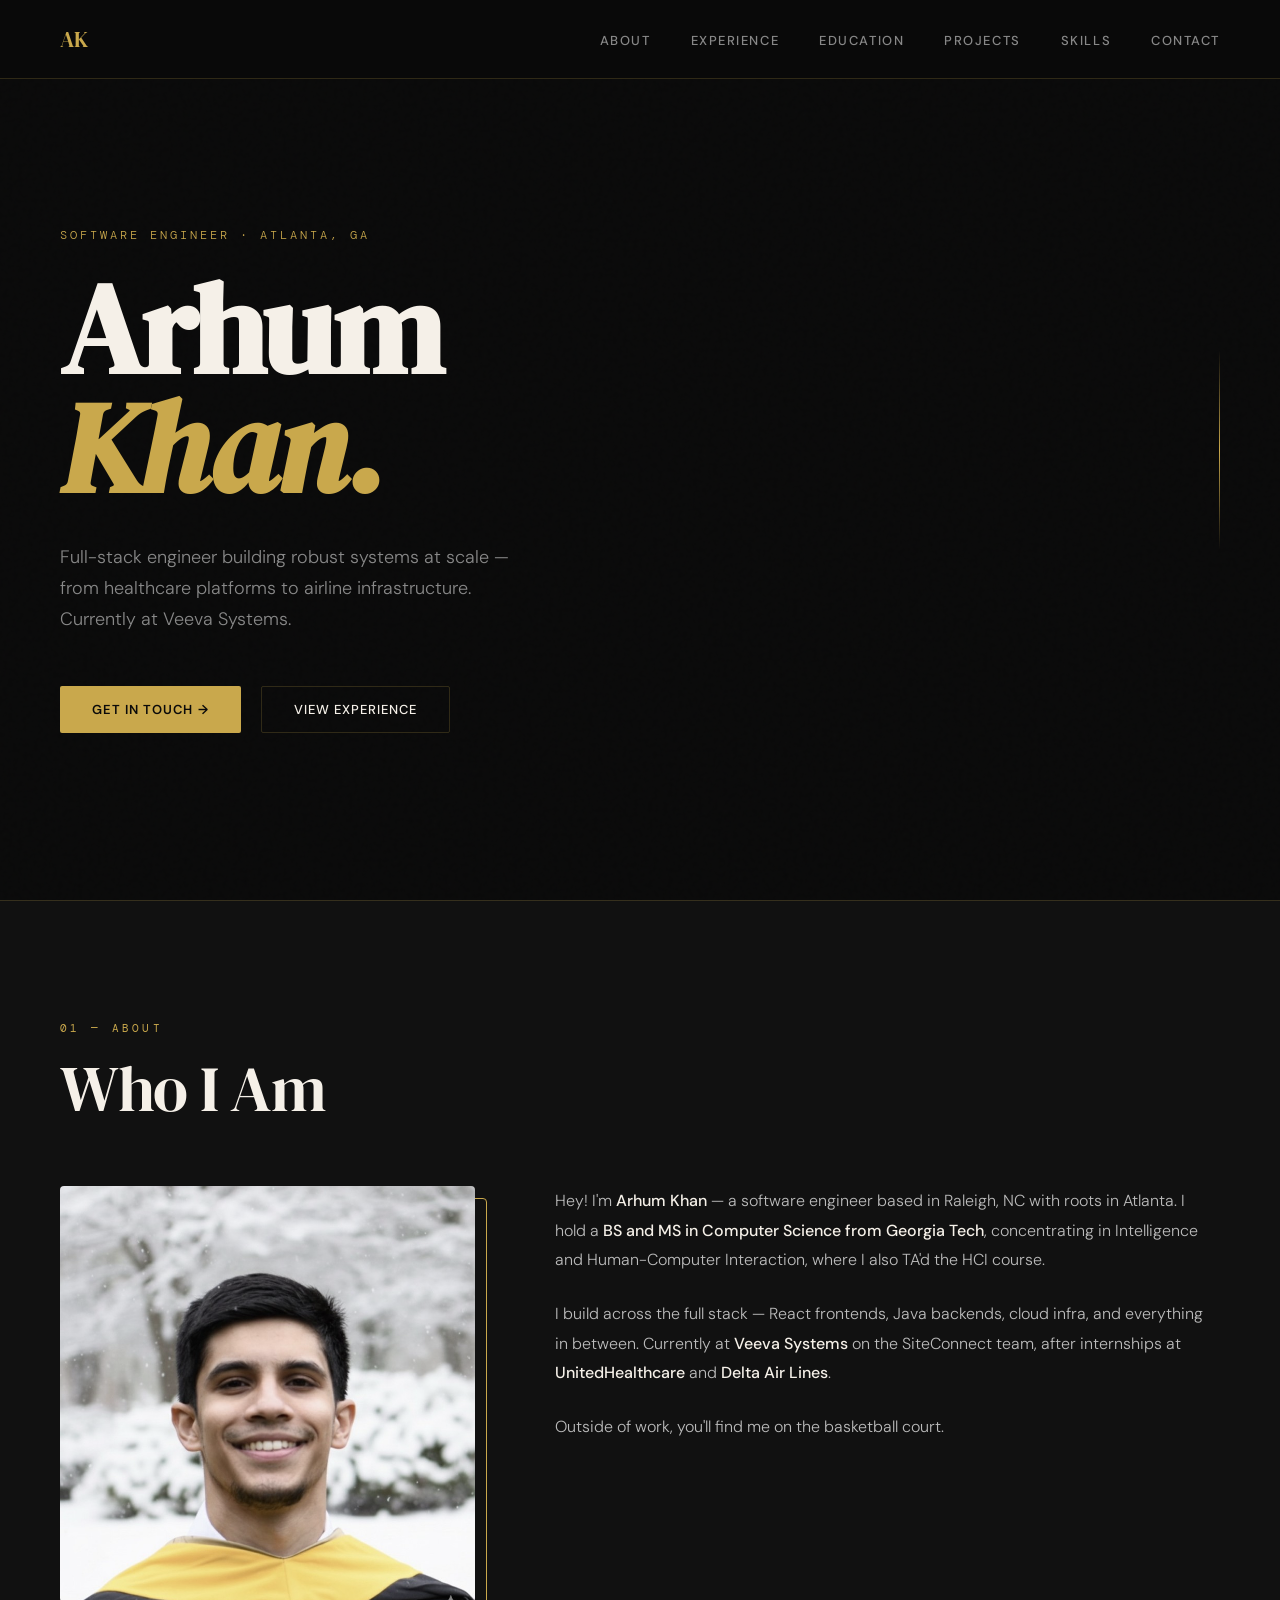
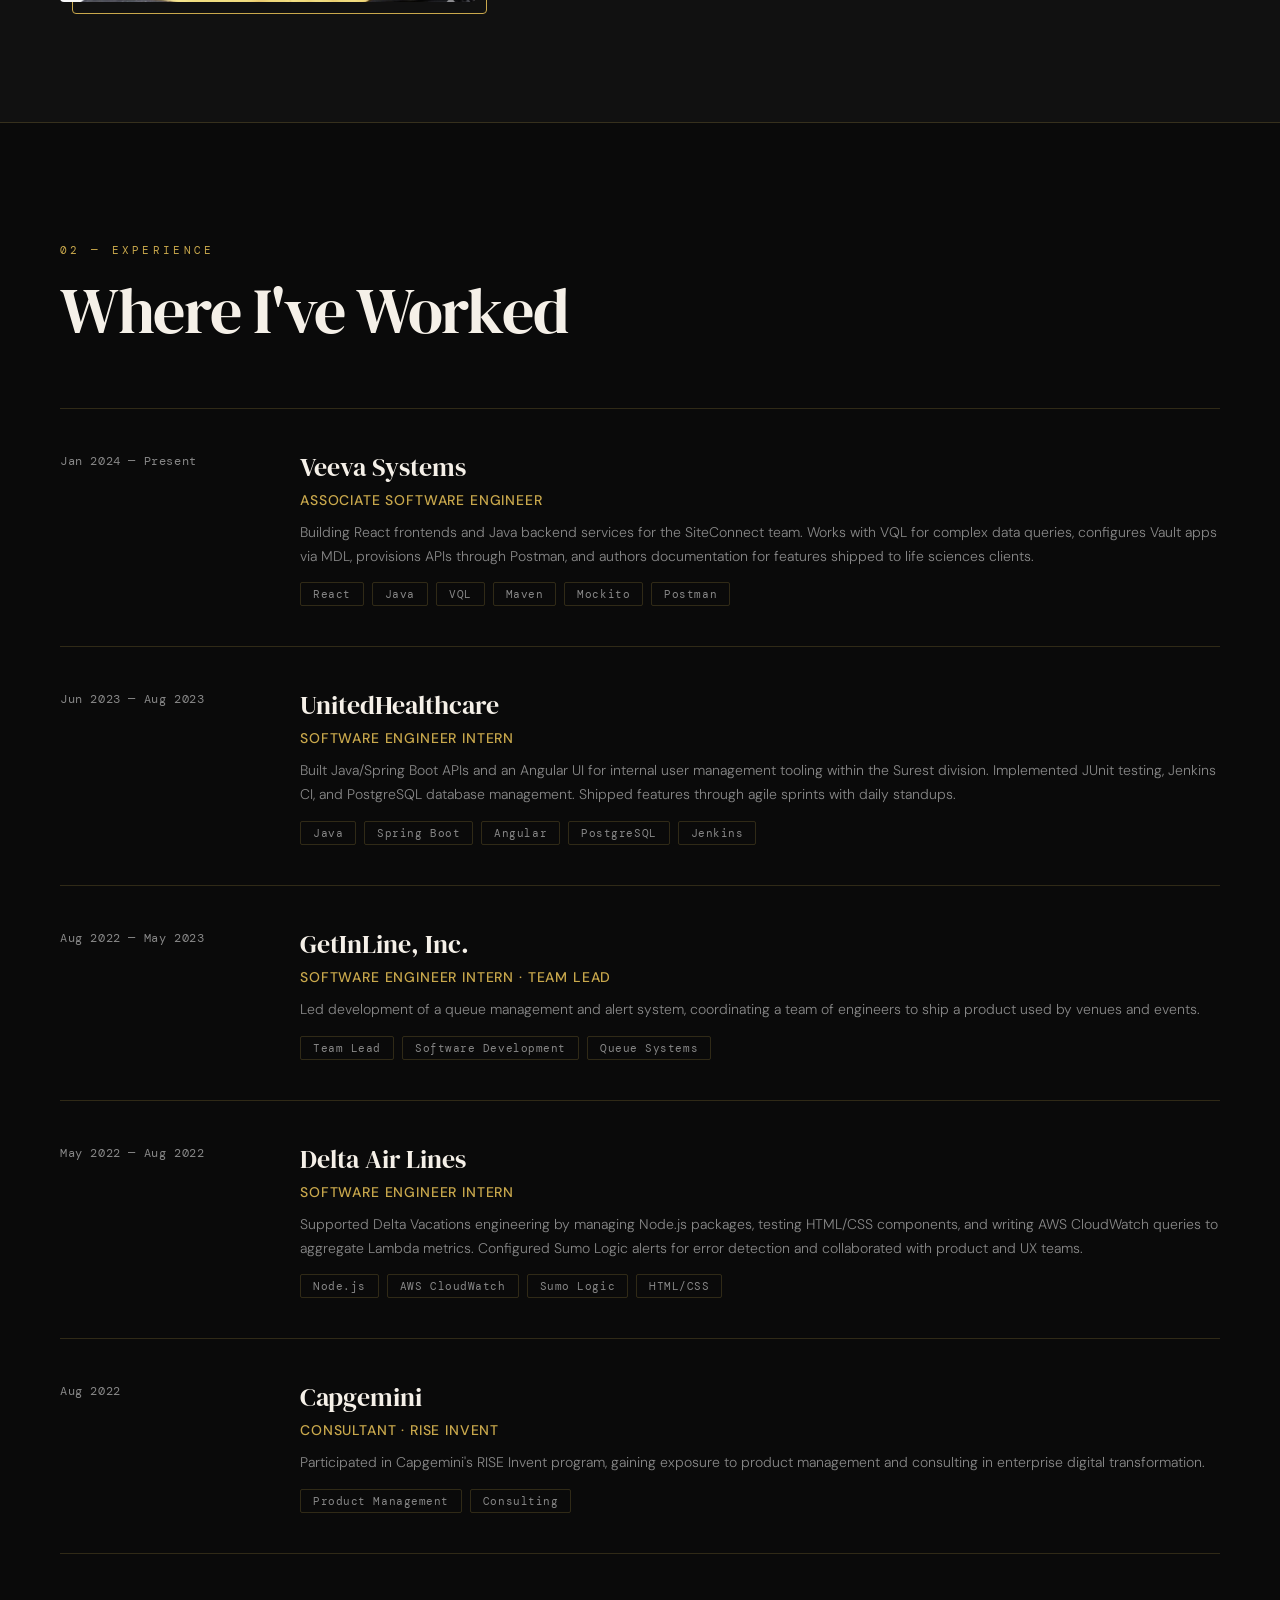
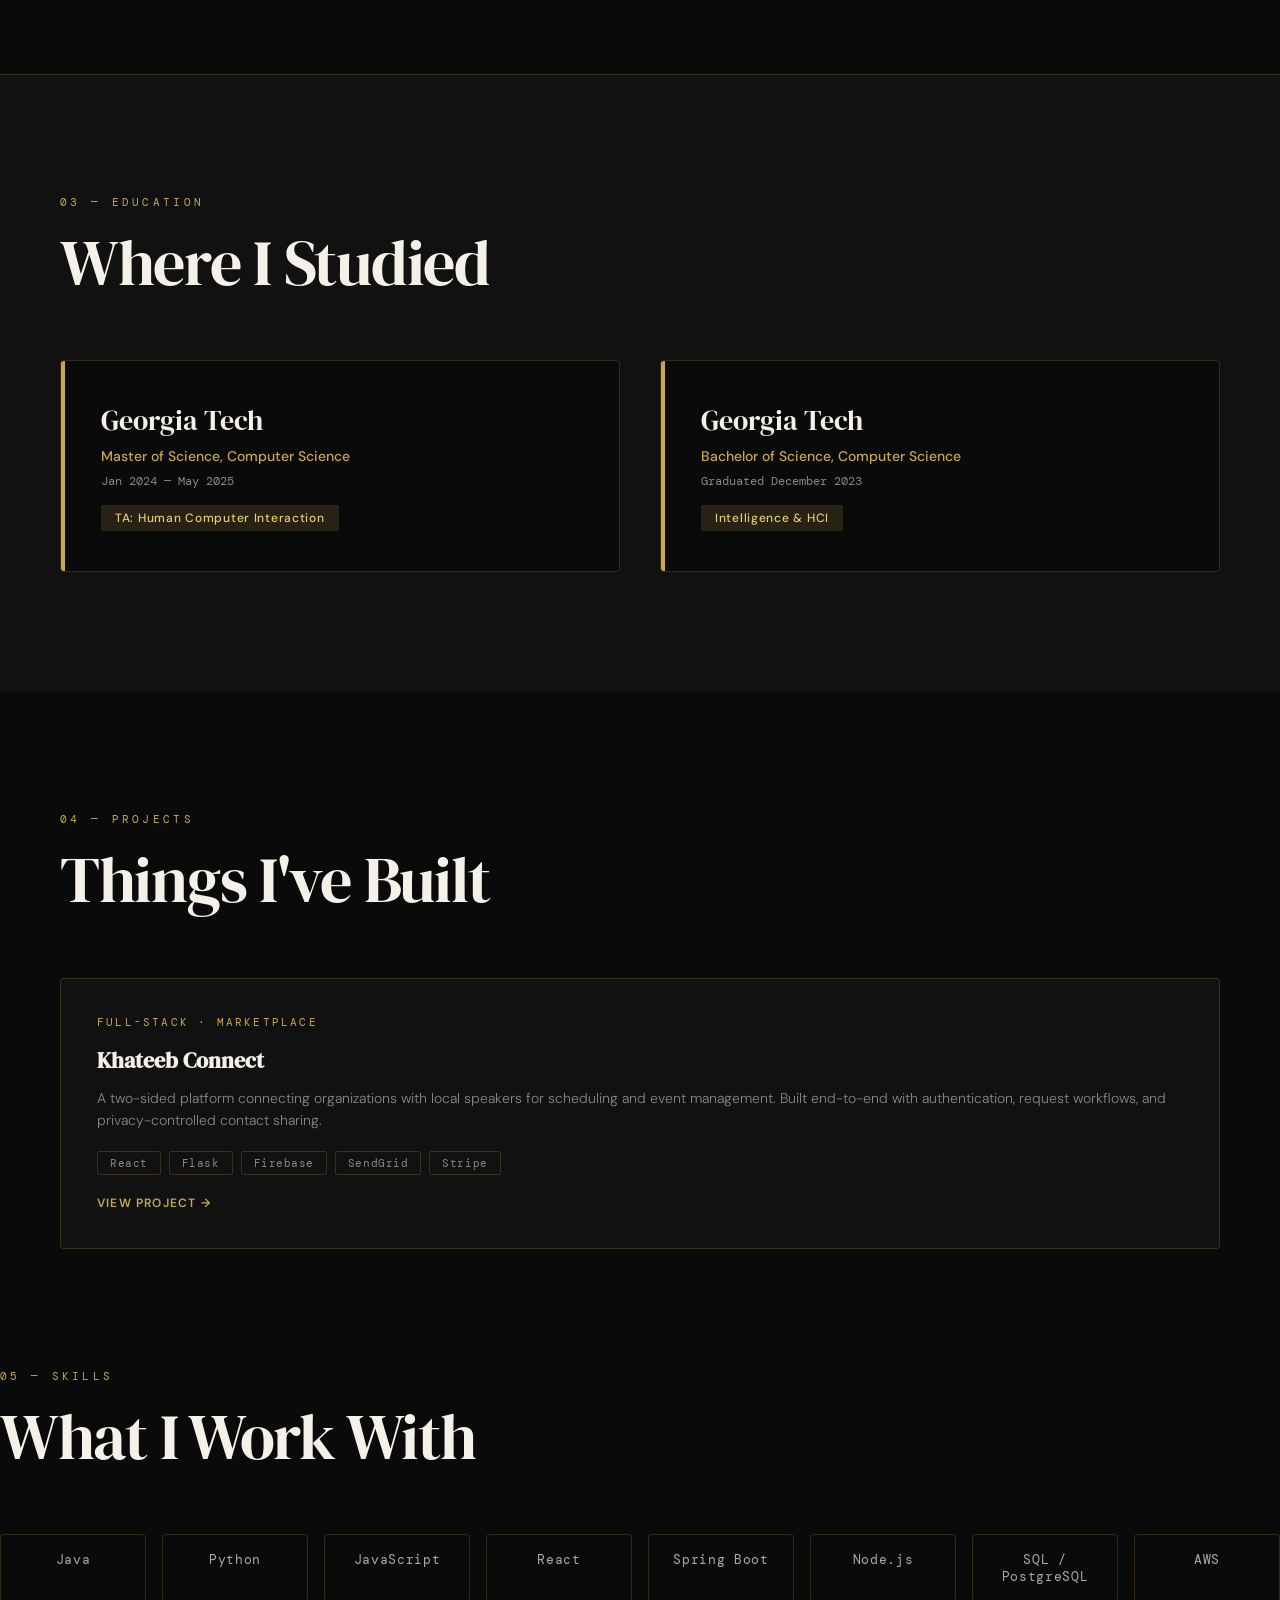
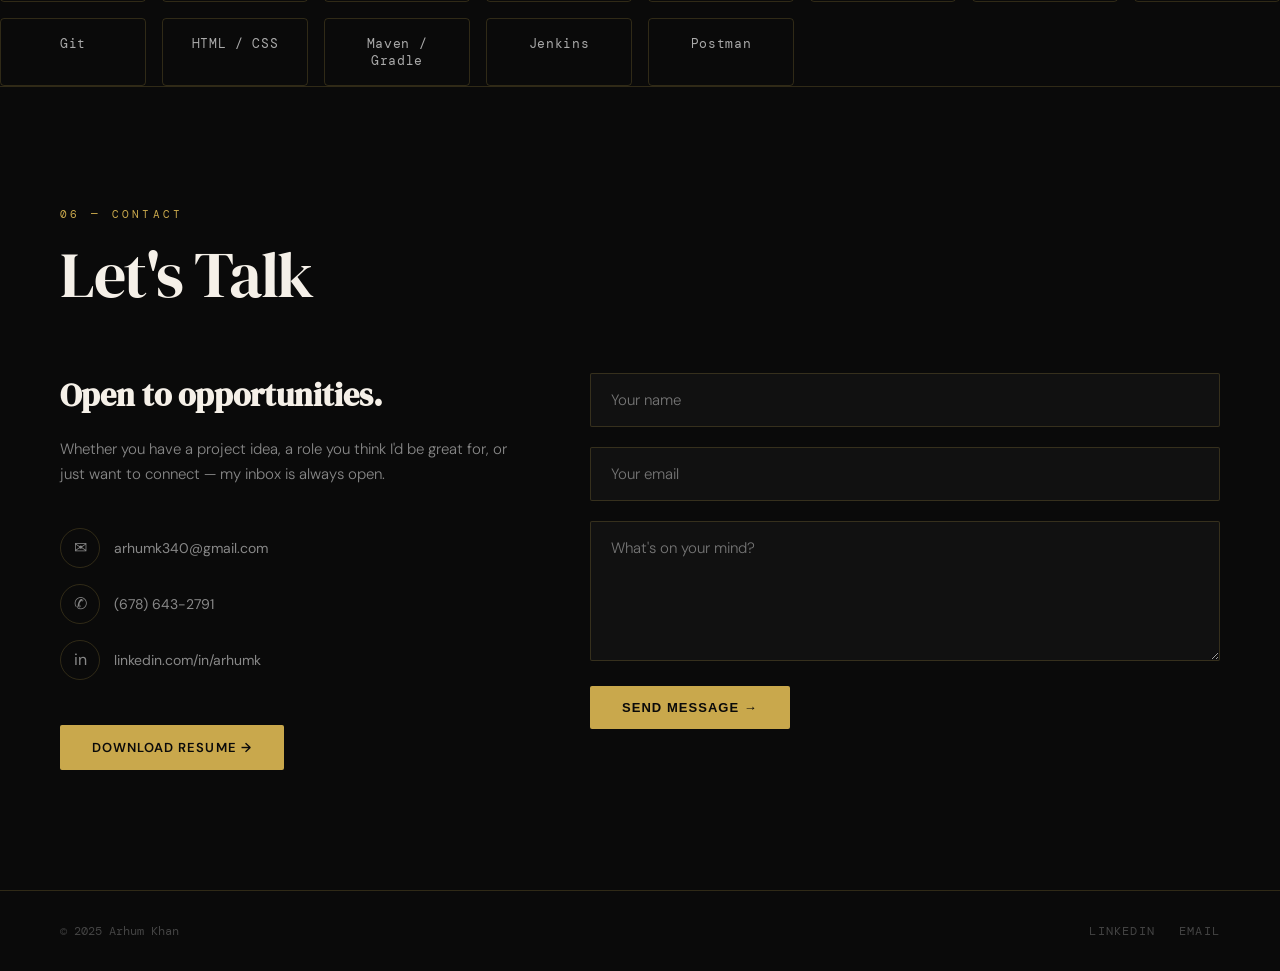
==== commit 7ace108e: "change location from raleigh to atl" ====
--- a/index.html
+++ b/index.html
@@ -146,7 +146,7 @@
   </nav>
 
   <section id="hero">
-    <div class="hero-eyebrow">Software Engineer · Raleigh, NC</div>
+    <div class="hero-eyebrow">Software Engineer · Atlanta, GA</div>
     <h1 class="hero-name">Arhum<br><em>Khan.</em></h1>
     <p class="hero-tagline">Full-stack engineer building robust systems at scale — from healthcare platforms to airline infrastructure. Currently at Veeva Systems.</p>
     <div class="hero-cta">
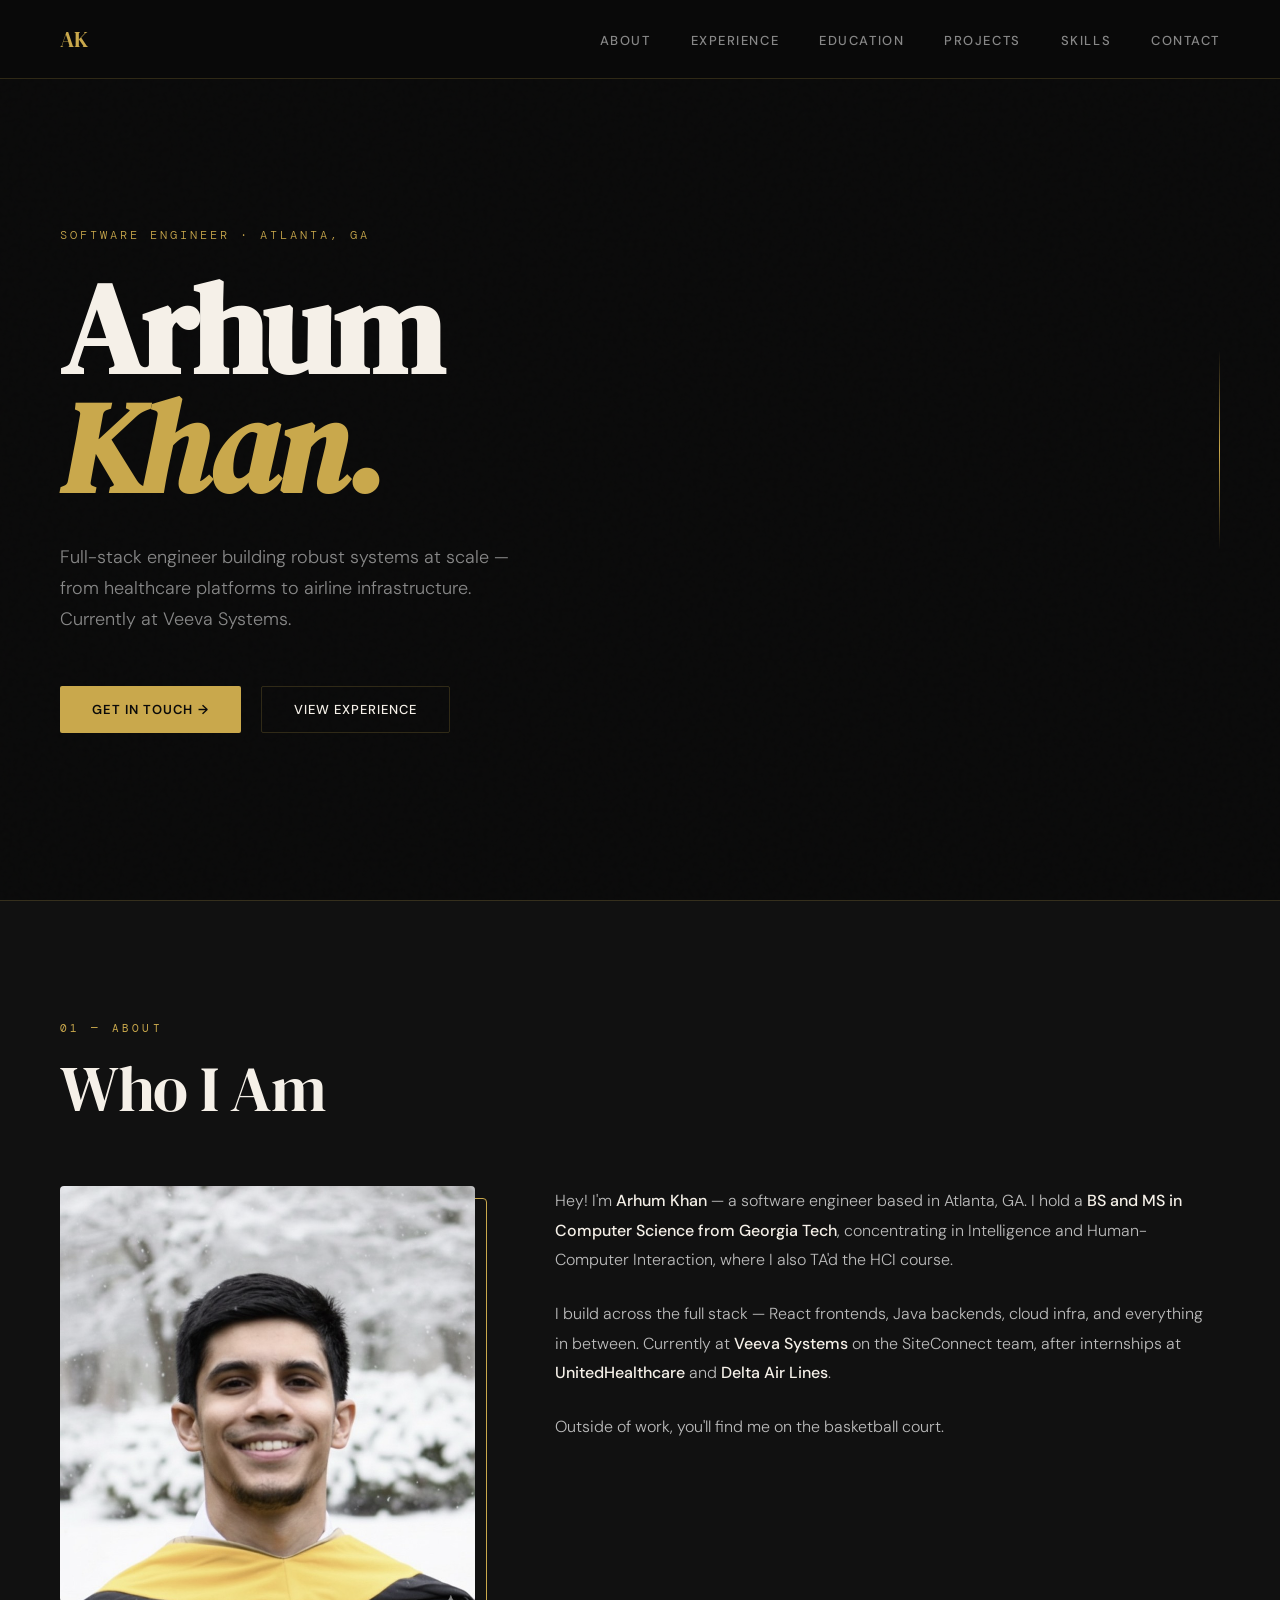
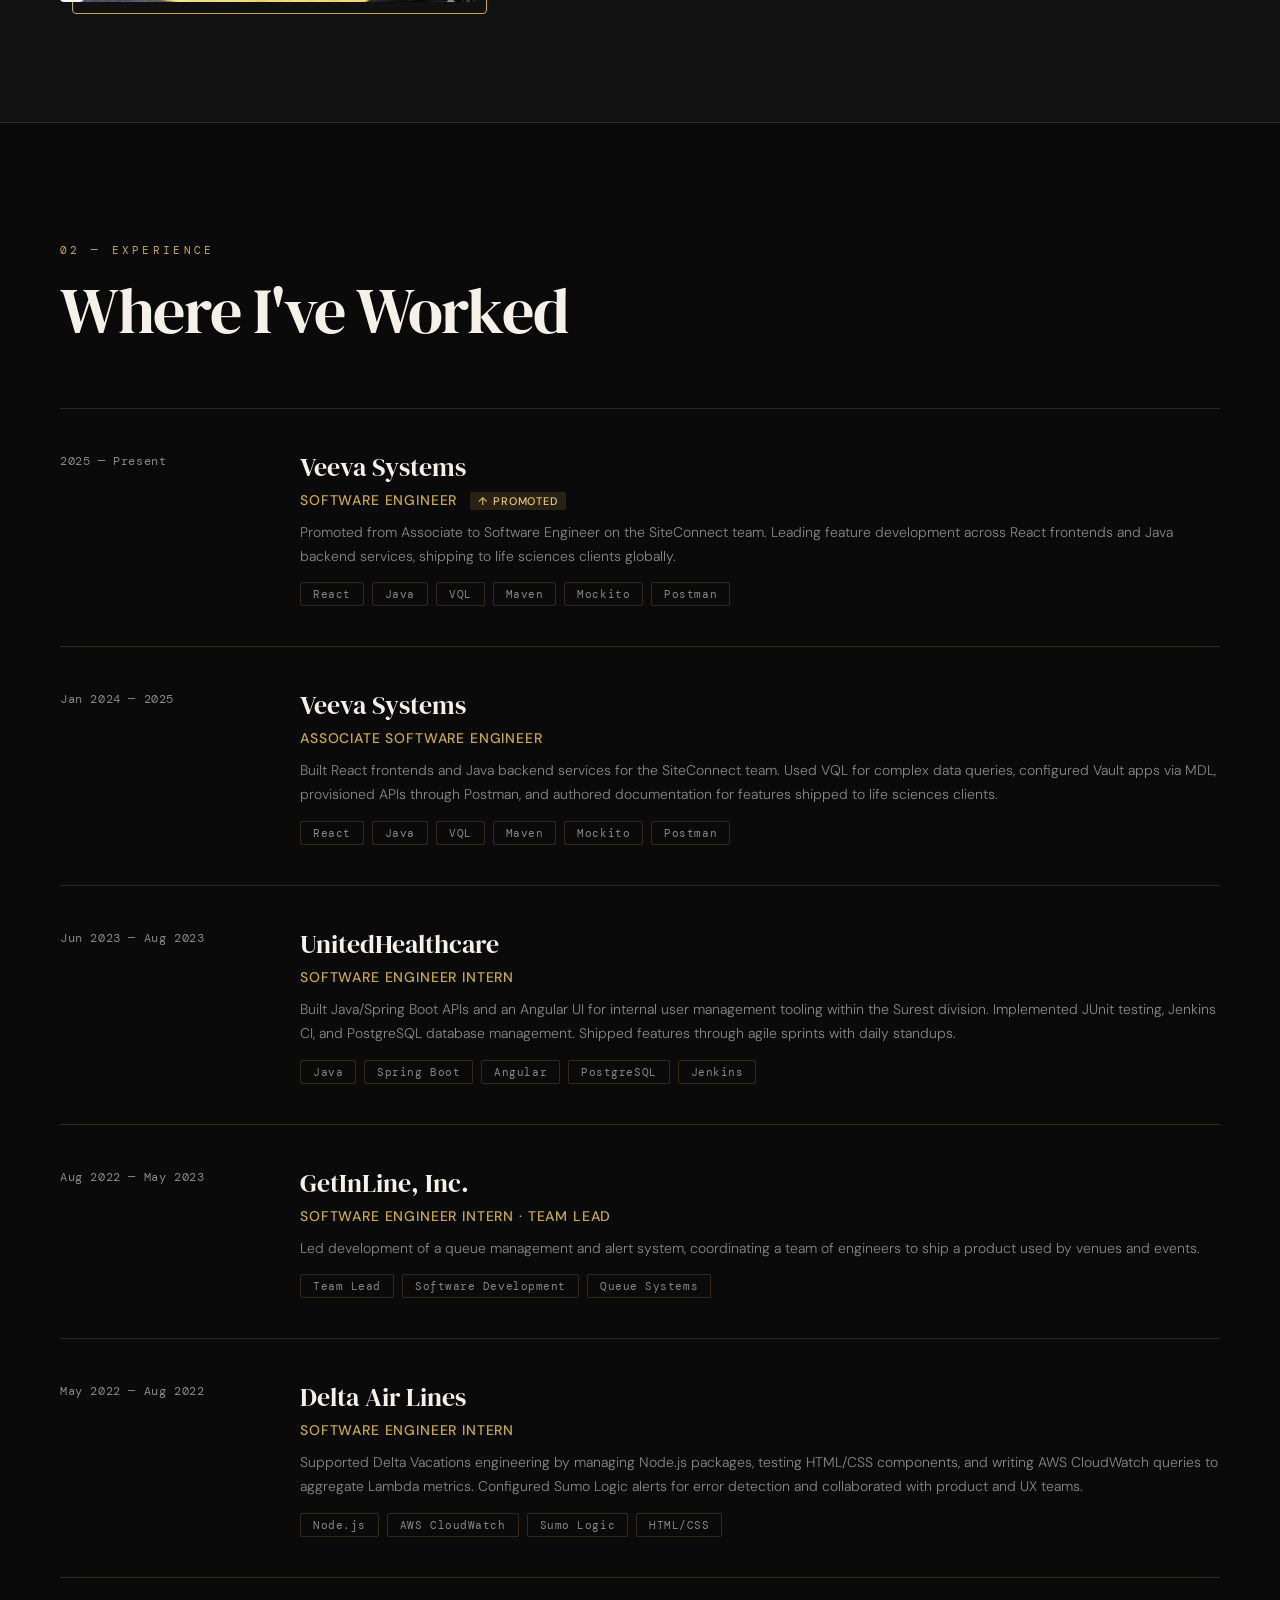
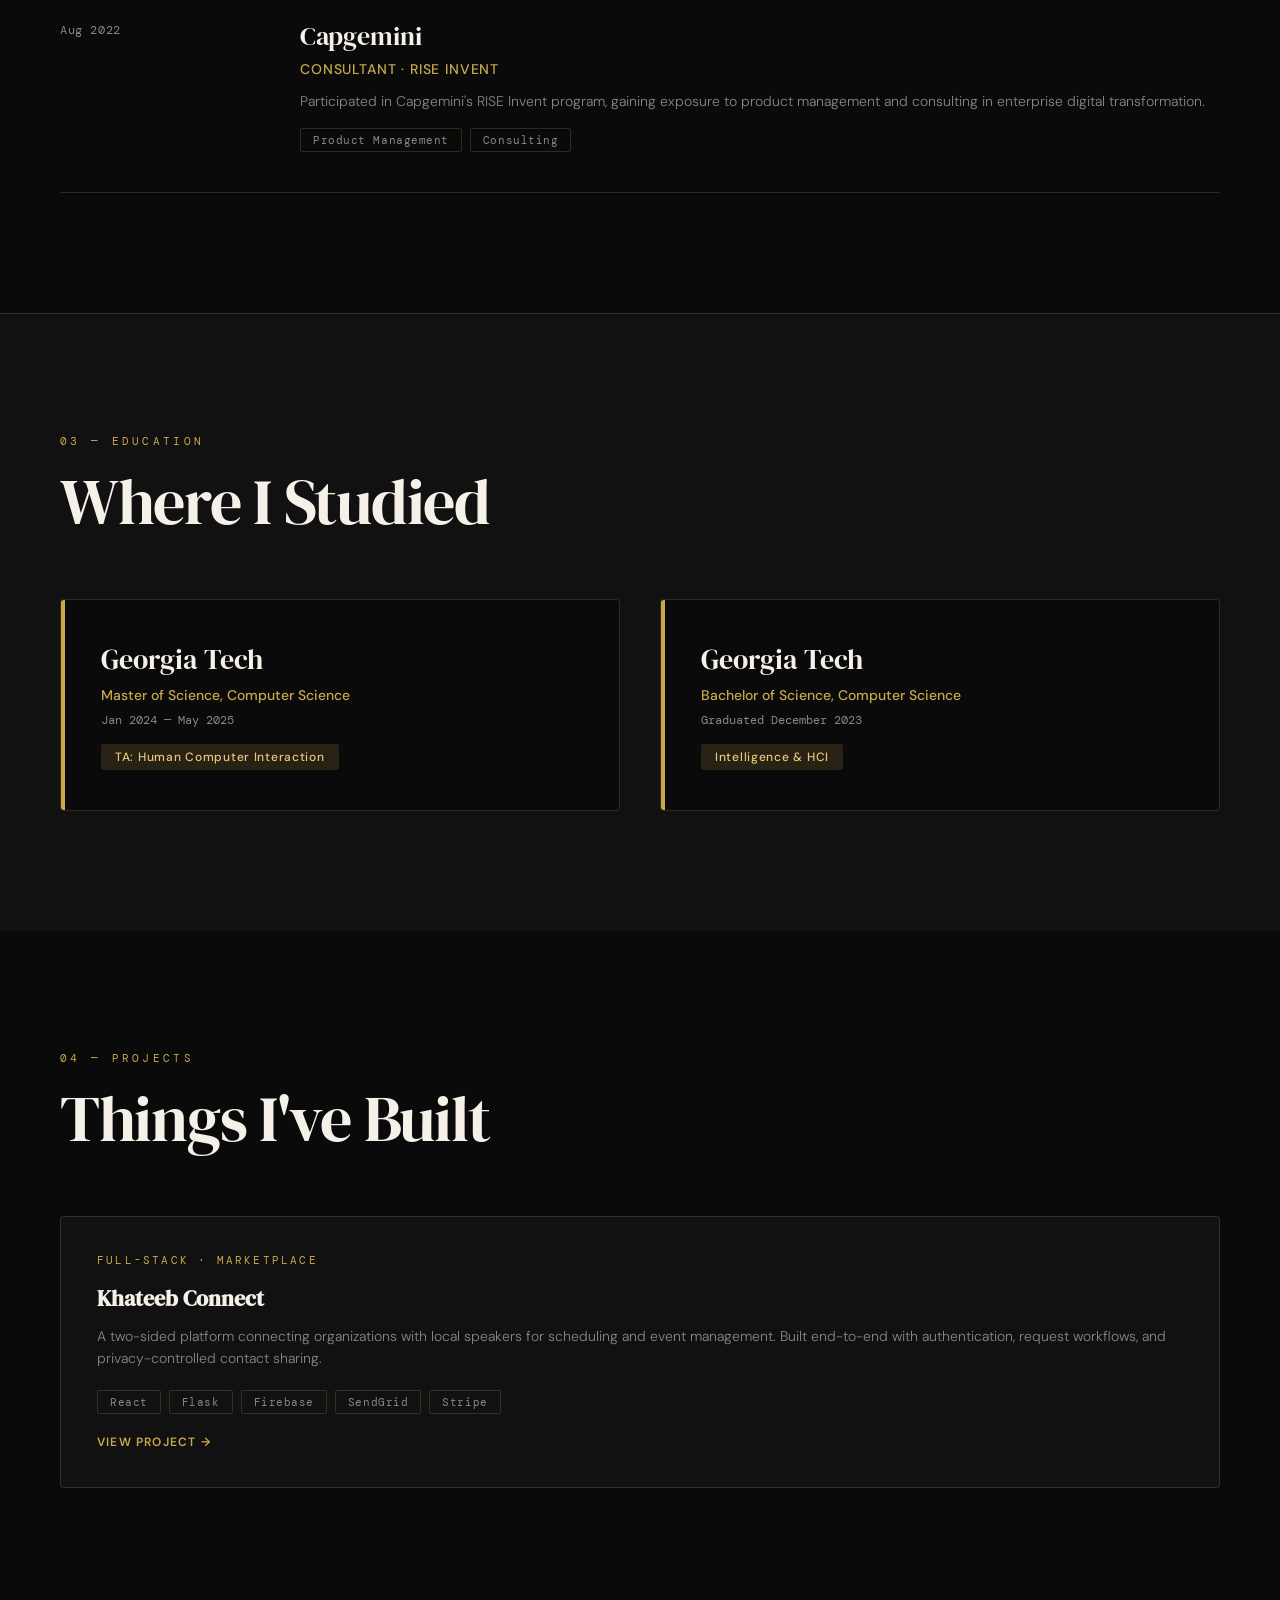
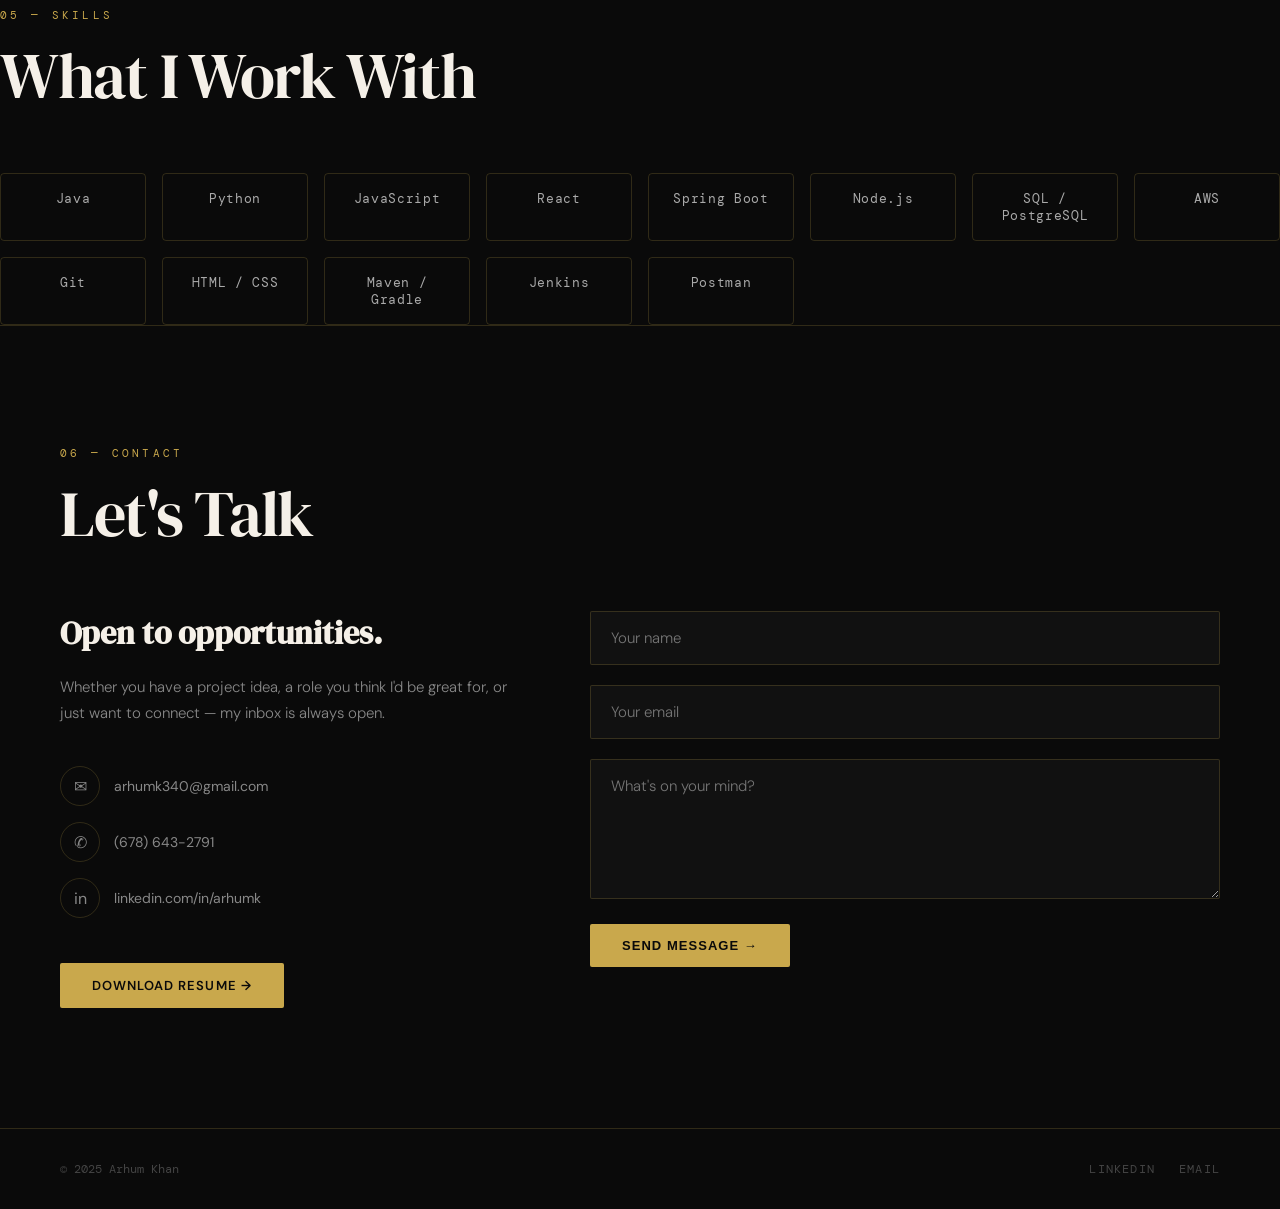
==== commit 59d88238: "Update index.html show that i am not in atl and not raleigh" ====
--- a/index.html
+++ b/index.html
@@ -164,7 +164,7 @@
         <img src="images/1764973977401.jpeg" alt="Arhum Khan">
       </div>
       <div class="about-text">
-        <p>Hey! I'm <strong>Arhum Khan</strong> — a software engineer based in Raleigh, NC with roots in Atlanta. I hold a <strong>BS and MS in Computer Science from Georgia Tech</strong>, concentrating in Intelligence and Human-Computer Interaction, where I also TA'd the HCI course.</p>
+        <p>Hey! I'm <strong>Arhum Khan</strong> — a software engineer based in Atlanta, GA. I hold a <strong>BS and MS in Computer Science from Georgia Tech</strong>, concentrating in Intelligence and Human-Computer Interaction, where I also TA'd the HCI course.</p>
         <p>I build across the full stack — React frontends, Java backends, cloud infra, and everything in between. Currently at <strong>Veeva Systems</strong> on the SiteConnect team, after internships at <strong>UnitedHealthcare</strong> and <strong>Delta Air Lines</strong>.</p>
         <p>Outside of work, you'll find me on the basketball court.</p>
       </div>
@@ -177,11 +177,28 @@
     <div class="exp-list">
 
       <div class="exp-item reveal">
-        <div class="exp-date">Jan 2024 — Present</div>
+        <div class="exp-date">2025 — Present</div>
+        <div>
+          <div class="exp-company">Veeva Systems</div>
+          <div class="exp-role">Software Engineer <span style="font-size:11px; color: var(--gold-light); background: var(--gold-dim); padding: 2px 8px; border-radius: 2px; letter-spacing: 0.08em; margin-left: 8px; vertical-align: middle;">↑ Promoted</span></div>
+          <div class="exp-desc">Promoted from Associate to Software Engineer on the SiteConnect team. Leading feature development across React frontends and Java backend services, shipping to life sciences clients globally.</div>
+          <div class="exp-tags">
+            <span class="exp-tag">React</span>
+            <span class="exp-tag">Java</span>
+            <span class="exp-tag">VQL</span>
+            <span class="exp-tag">Maven</span>
+            <span class="exp-tag">Mockito</span>
+            <span class="exp-tag">Postman</span>
+          </div>
+        </div>
+      </div>
+
+      <div class="exp-item reveal">
+        <div class="exp-date">Jan 2024 — 2025</div>
         <div>
           <div class="exp-company">Veeva Systems</div>
           <div class="exp-role">Associate Software Engineer</div>
-          <div class="exp-desc">Building React frontends and Java backend services for the SiteConnect team. Works with VQL for complex data queries, configures Vault apps via MDL, provisions APIs through Postman, and authors documentation for features shipped to life sciences clients.</div>
+          <div class="exp-desc">Built React frontends and Java backend services for the SiteConnect team. Used VQL for complex data queries, configured Vault apps via MDL, provisioned APIs through Postman, and authored documentation for features shipped to life sciences clients.</div>
           <div class="exp-tags">
             <span class="exp-tag">React</span>
             <span class="exp-tag">Java</span>
